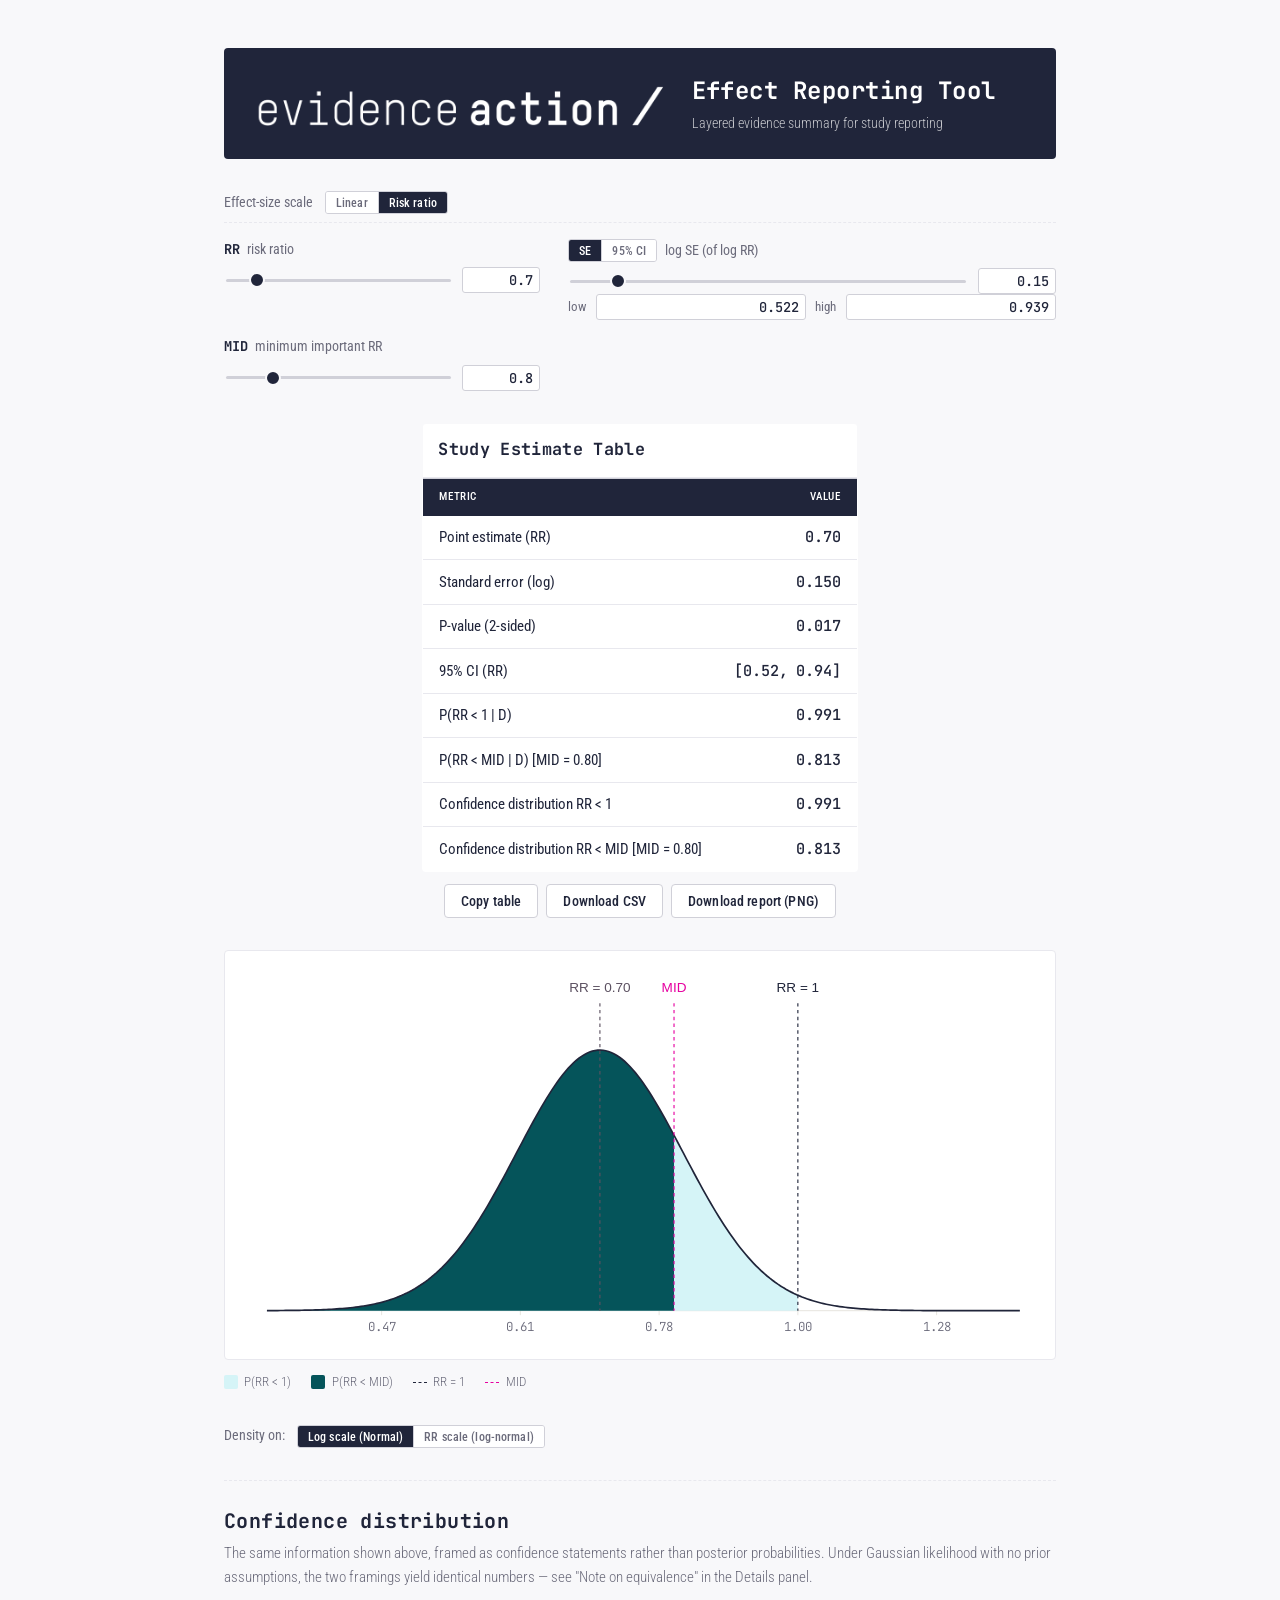
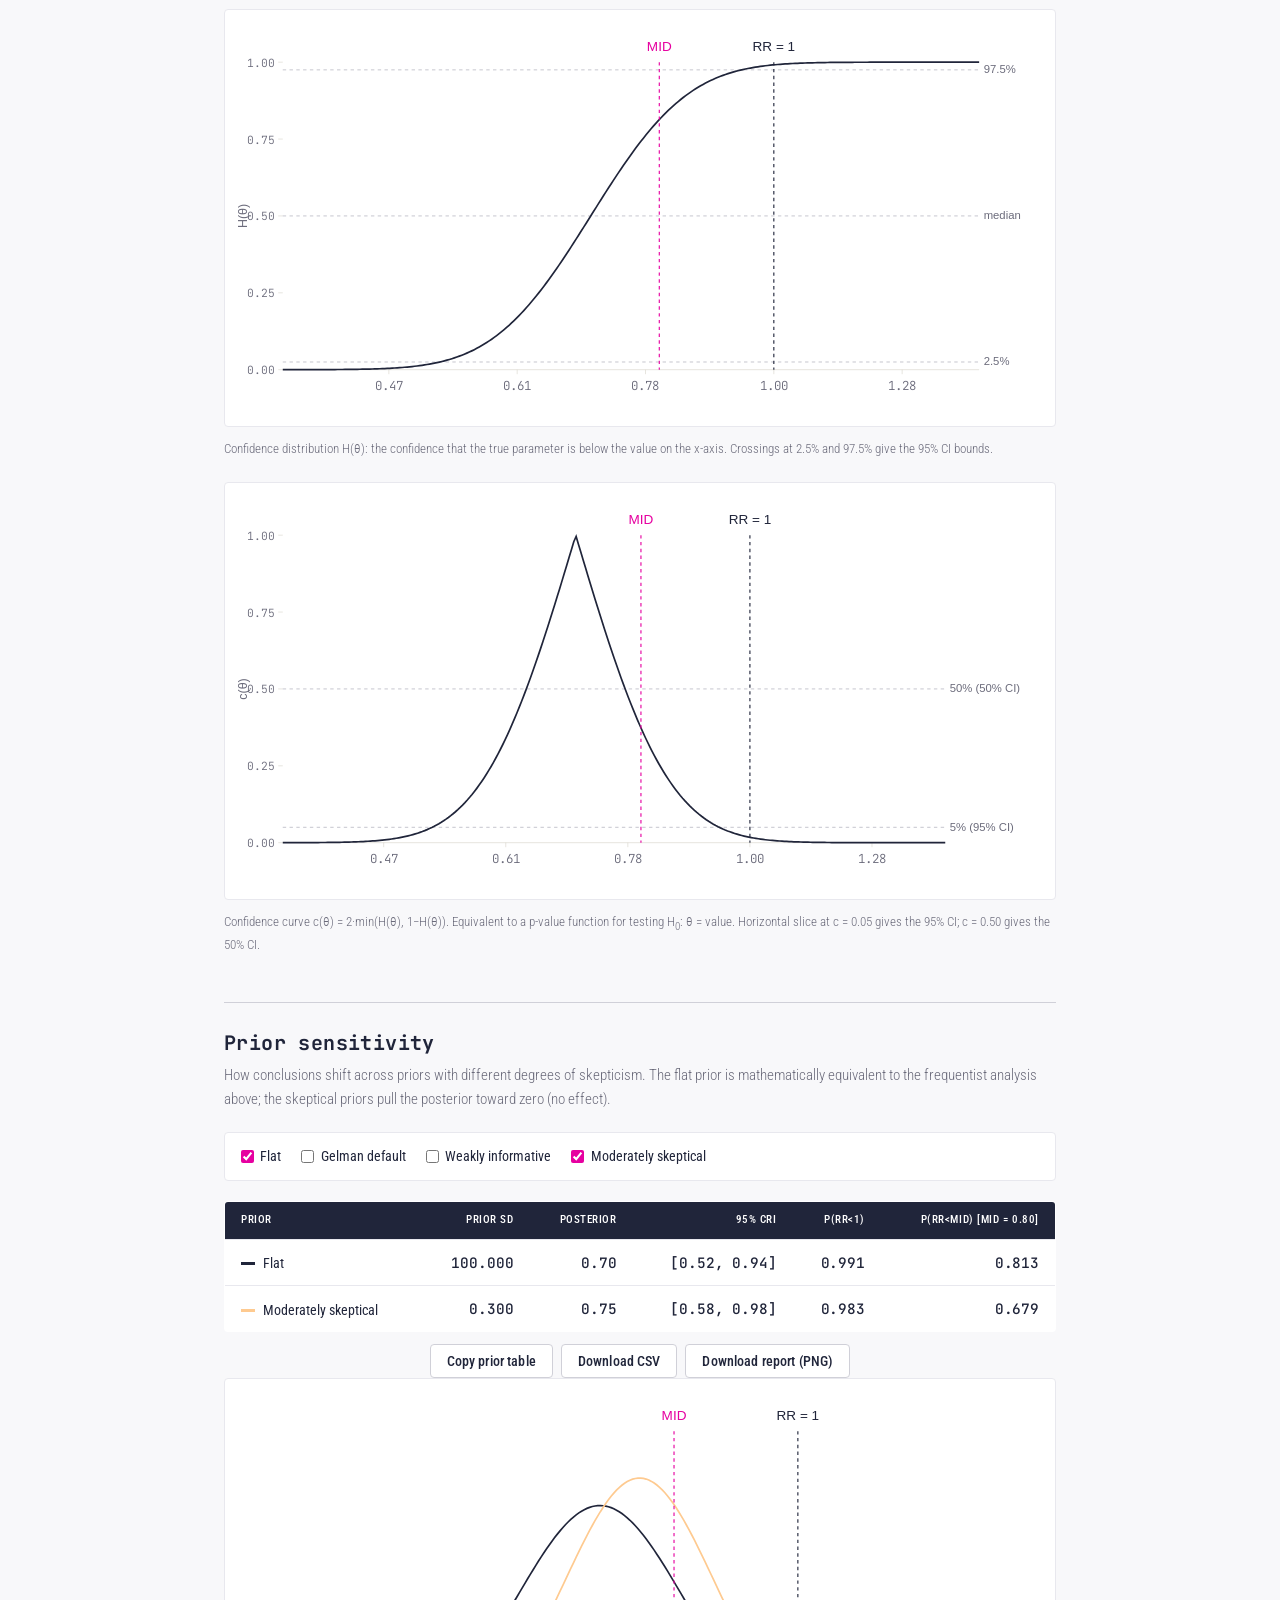
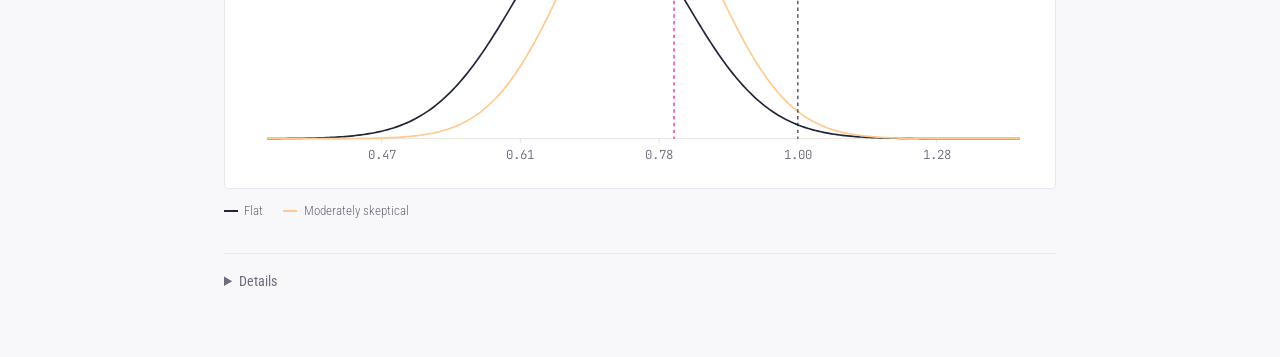
==== index.html @ 8cc6cf67 "Implement Effect Reporting Tool Modularize from single-file prototype into stats / plotting / ui / e" ====
<!DOCTYPE html>
<html lang="en">
<head>
<meta charset="UTF-8">
<meta name="viewport" content="width=device-width, initial-scale=1.0">
<title>Bayesian effect reporting tool</title>
<link rel="preconnect" href="https://fonts.googleapis.com">
<link rel="preconnect" href="https://fonts.gstatic.com" crossorigin>
<link href="https://fonts.googleapis.com/css2?family=JetBrains+Mono:wght@400;500&family=Roboto+Condensed:wght@300;400;500;700&display=swap" rel="stylesheet">
<link rel="stylesheet" href="css/styles.css">
</head>
<body>
<main>
  <header>
    <div class="header-logo">
      <img src="[data-uri]" alt="Evidence Action">
    </div>
    <div class="header-text">
      <h1>Effect Reporting Tool</h1>
      <p>Layered evidence summary for study reporting</p>
    </div>
  </header>

  <section class="controls">
    <div class="scale-section">
      <span class="scale-label">Effect-size scale</span>
      <div class="scale-toggle" role="radiogroup" aria-label="Effect-size scale">
        <button type="button" id="scale-linear" class="mode-btn" aria-pressed="false">Linear</button>
        <button type="button" id="scale-rr" class="mode-btn is-active" aria-pressed="true">Risk ratio</button>
      </div>
    </div>

    <div class="control">
      <label class="control-label" for="beta-num"><span class="name" id="beta-name">RR</span> <span id="beta-sublabel">risk ratio</span></label>
      <div class="control-row">
        <input type="range" id="beta" min="0.3" max="4" step="0.05" value="0.7">
        <input type="number" class="control-num" id="beta-num" step="any" value="0.7">
      </div>
    </div>

    <div class="control">
      <div class="control-label control-label-mode">
        <div class="mode-toggle" role="radiogroup" aria-label="SE or CI input">
          <button type="button" id="mode-se" class="mode-btn is-active" aria-pressed="true">SE</button>
          <button type="button" id="mode-ci" class="mode-btn" aria-pressed="false">95% CI</button>
        </div>
        <span class="mode-sublabel" id="mode-sublabel">log SE (of log RR)</span>
      </div>
      <div class="control-row" id="se-row">
        <input type="range" id="se" min="0.05" max="1" step="0.05" value="0.15">
        <input type="number" class="control-num" id="se-num" step="any" min="0" value="0.15">
      </div>
      <div class="control-row" id="ci-row" hidden>
        <span class="ci-sublabel">low</span>
        <input type="number" class="control-num ci-num" id="ci-low-num" step="any" value="0.52">
        <span class="ci-sublabel">high</span>
        <input type="number" class="control-num ci-num" id="ci-high-num" step="any" value="0.94">
      </div>
    </div>

    <div class="control">
      <label class="control-label" for="mid-num"><span class="name" id="mid-name">MID</span> <span id="mid-sublabel">minimum important RR</span></label>
      <div class="control-row">
        <input type="range" id="mid" min="0.3" max="3" step="0.05" value="0.8">
        <input type="number" class="control-num" id="mid-num" step="any" min="0" value="0.8">
      </div>
    </div>
  </section>

  <section class="estimate-section">
    <table class="estimate-table">
      <caption>Study Estimate Table</caption>
      <thead><tr><th>Metric</th><th>Value</th></tr></thead>
      <tbody id="estimate-table-body"></tbody>
    </table>
    <div class="export-buttons">
      <button id="btn-copy" type="button">Copy table</button>
      <button id="btn-csv" type="button">Download CSV</button>
      <button id="btn-png" type="button">Download report (PNG)</button>
    </div>
  </section>

  <div class="plot-container">
    <svg id="plot" xmlns="http://www.w3.org/2000/svg" viewBox="0 0 720 340" role="img" aria-label="Posterior density with shaded probability regions"></svg>
  </div>

  <div class="legend">
    <span class="legend-item"><span class="legend-swatch" style="background: #d5f4f7;"></span><span id="legend-p-zero">P(RR &lt; 1)</span></span>
    <span class="legend-item"><span class="legend-swatch" style="background: #05545a;"></span><span id="legend-p-mid">P(RR &lt; MID)</span></span>
    <span class="legend-item"><span class="legend-line" style="border-top-color: #20253a;"></span><span id="legend-zero-line">RR = 1</span></span>
    <span class="legend-item"><span class="legend-line" style="border-top-color: #e600a0;"></span>MID</span>
  </div>

  <div class="axis-toggle-row" id="axis-toggle-row">
    <span class="axis-toggle-label">Density on:</span>
    <div class="mode-toggle" role="radiogroup" aria-label="Axis scale">
      <button type="button" id="axis-log" class="mode-btn is-active" aria-pressed="true">Log scale (Normal)</button>
      <button type="button" id="axis-rr" class="mode-btn" aria-pressed="false">RR scale (log-normal)</button>
    </div>
  </div>

  <section class="confidence-section">
    <h2 class="confidence-heading">Confidence distribution</h2>
    <p class="confidence-blurb">The same information shown above, framed as confidence statements rather than posterior probabilities. Under Gaussian likelihood with no prior assumptions, the two framings yield identical numbers — see "Note on equivalence" in the Details panel.</p>

    <div class="plot-container">
      <svg id="confidence-dist-plot" xmlns="http://www.w3.org/2000/svg" viewBox="0 0 720 340" role="img" aria-label="Confidence distribution H(θ)"></svg>
    </div>
    <p class="plot-caption">Confidence distribution H(θ): the confidence that the true parameter is below the value on the x-axis. Crossings at 2.5% and 97.5% give the 95% CI bounds.</p>

    <div class="plot-container">
      <svg id="confidence-curve-plot" xmlns="http://www.w3.org/2000/svg" viewBox="0 0 720 340" role="img" aria-label="Confidence curve c(θ)"></svg>
    </div>
    <p class="plot-caption">Confidence curve c(θ) = 2·min(H(θ), 1−H(θ)). Equivalent to a p-value function for testing H<sub>0</sub>: θ = value. Horizontal slice at c = 0.05 gives the 95% CI; c = 0.50 gives the 50% CI.</p>
  </section>

  <section class="prior-section">
    <h2 class="prior-heading">Prior sensitivity</h2>
    <p class="prior-blurb">How conclusions shift across priors with different degrees of skepticism. The flat prior is mathematically equivalent to the frequentist analysis above; the skeptical priors pull the posterior toward zero (no effect).</p>

    <div class="prior-selector" role="group" aria-label="Priors to include">
      <label class="prior-check"><input type="checkbox" id="prior-flat" value="flat" checked> <span>Flat</span></label>
      <label class="prior-check"><input type="checkbox" id="prior-gelman" value="gelman"> <span>Gelman default</span></label>
      <label class="prior-check"><input type="checkbox" id="prior-weak" value="weak"> <span>Weakly informative</span></label>
      <label class="prior-check"><input type="checkbox" id="prior-moderate" value="moderate" checked> <span>Moderately skeptical</span></label>
    </div>

    <div class="prior-table-wrapper">
      <table class="prior-table">
        <thead>
          <tr>
            <th>Prior</th>
            <th>Prior SD</th>
            <th>Posterior</th>
            <th>95% CrI</th>
            <th id="prior-th-pzero">P(RR &lt; 1)</th>
            <th id="prior-th-pmid">P(RR &lt; MID)</th>
          </tr>
        </thead>
        <tbody id="prior-table-body"></tbody>
      </table>
    </div>

    <div class="export-buttons">
      <button id="btn-prior-copy" type="button">Copy prior table</button>
      <button id="btn-prior-csv" type="button">Download CSV</button>
      <button id="btn-prior-png" type="button">Download report (PNG)</button>
    </div>

    <div class="plot-container">
      <svg id="prior-plot" xmlns="http://www.w3.org/2000/svg" viewBox="0 0 720 340" role="img" aria-label="Posterior densities under multiple priors"></svg>
    </div>

    <div class="legend prior-plot-legend" id="prior-plot-legend"></div>
  </section>

  <details>
    <summary>Details</summary>
    <div class="details-content">
      <section class="details-section">
        <h3 class="details-heading">Formulas reference</h3>
        <div class="formulas">
          <div class="formula"><strong>Likelihood:</strong> β̂ ~ Normal(θ, SE²) on the analysis scale (log RR for risk-ratio mode)</div>
          <div class="formula"><strong>Prior:</strong> θ ~ Normal(0, τ²), where τ → ∞ approximates flat</div>
          <div class="formula"><strong>Posterior:</strong> θ | data ~ Normal(μ<sub>post</sub>, σ²<sub>post</sub>)</div>
          <div class="formula" style="padding-left: 1.25rem;">with <code>σ²_post = 1 / (1/τ² + 1/SE²)</code> and <code>μ_post = σ²_post · (β̂ / SE²)</code></div>
          <div class="formula"><strong>P(θ &gt; t):</strong> 1 − Φ((t − μ<sub>post</sub>) / σ<sub>post</sub>)</div>
          <div class="formula"><strong>CI ↔ SE:</strong> <code>SE = (CI<sub>high</sub> − CI<sub>low</sub>) / 3.92</code> on the analysis scale; for RR work, take <code>log</code> of CI bounds first</div>
          <div class="formula" style="margin-top: 1rem; color: var(--ink-muted);">Under a flat prior, posterior mean = β̂ and posterior SD = SE, so credible interval = confidence interval and P(θ &gt; 0) = 1 − (one-sided p-value).</div>
        </div>
      </section>

      <section class="details-section">
        <h3 class="details-heading">Confidence statements</h3>
        <div class="details-prose">
          <p>These are not probability statements about RR in the Bayesian sense — they are frequency properties of the inference procedure.</p>
          <p><strong>Specifically:</strong> "confidence that RR &lt; x is C%" means that across the class of inference procedures generated by the confidence distribution, C% confidence intervals (at the appropriate one-sided levels) would have their entire range below x when this is the true configuration.</p>
          <p><strong>For example:</strong> "confidence that RR &lt; 1 is 99.3%" means that 99.3% confidence intervals constructed via this procedure would have their full range below RR = 1 when the true RR &lt; 1.</p>
          <p>This is a statement about repeated sampling and the long-run frequency properties of the inference method, not about our degree of belief that the parameter takes a particular value.</p>
        </div>
      </section>

      <section class="details-section">
        <h3 class="details-heading">Note on equivalence</h3>
        <div class="details-prose">
          <p>The probabilities reported here are posterior probabilities under a flat (uniform) prior. Under Gaussian likelihood, these are mathematically equivalent to standard frequentist quantities — specifically, P(θ &gt; MID | D) = 1 − (one-sided p-value testing H<sub>0</sub>: θ = MID), and the credible interval coincides with the standard confidence interval.</p>
          <p>We use Bayesian framing for the clarity of probability statements about the parameter, not because we are incorporating prior information. The same numbers can be presented as confidence distribution values (as shown above) without invoking any Bayesian interpretation. The framework does not require a Bayesian commitment; both traditions yield identical outputs here. Readers can choose the interpretation they find most useful.</p>
        </div>
      </section>

      <section class="details-section">
        <h3 class="details-heading">Scope of analysis</h3>
        <div class="details-prose">
          <p><strong>What this analysis includes:</strong> a summary of what the observed data alone imply about the parameter, given the Gaussian-likelihood assumption. The reported probabilities reflect the precision of this study and the location of the point estimate; they do not depend on a choice of skeptical or informative prior.</p>
          <p><strong>What this analysis does not include:</strong> external information such as prior literature on similar interventions, publication bias, winner's curse adjustments, replication base rates, or domain-specific effect-size distributions. These considerations are important for overall evidence assessment but are addressed separately in our review process.</p>
          <p>The numbers above should be interpreted as <em>"what the data say"</em> rather than <em>"what we should believe about the intervention,"</em> which requires integrating this with external evidence.</p>
        </div>
      </section>
    </div>
  </details>
</main>

<script type="module" src="js/ui.js"></script>
</body>
</html>
---- css/styles.css ----
@import url('ea-fonts.css');

:root {
  /* Evidence Action brand palette */
  --ea-ink: #20253a;
  --ea-magenta: #e600a0;
  --ea-kale: #05545a;
  --ea-blue: #d5f4f7;
  --ea-light-blue: #ecfafb;
  --ea-cool-gray: #f8f8fa;
  --ea-green: #5dd9b3;
  --ea-tangerine: #feca90;
  --ea-stratosphere: #5e93fb;
  --ea-neutral-pink: #fe6e87;
  --ea-beige: #f2ede8;
  --ea-neutral-purple: #5c5161;
  --ea-error: #c0275e;

  /* Semantic aliases — downstream rules use these and don't care which token resolves */
  --bg: var(--ea-cool-gray);
  --surface: #FFFFFF;
  --ink: var(--ea-ink);
  --ink-muted: #6B6B7B;
  --ink-faint: #9A9AA8;
  --border: #e8e8ee;
  --border-strong: #d0d0d8;
  --region-pos: var(--ea-blue);
  --region-mid: var(--ea-kale);
  --accent-mid: var(--ea-magenta);
  --accent-zero: var(--ea-ink);

  /* Font tokens (T-Star loaded from ea-fonts.css; JetBrains Mono via Google Fonts) */
  --font-headline: 'T-Star TW', 'JetBrains Mono', monospace;
  --font-body: 'T-Star Pro', 'Roboto Condensed', 'Segoe UI', sans-serif;
  --font-mono: 'JetBrains Mono', 'Courier New', monospace;
}
* { box-sizing: border-box; }
body {
  margin: 0;
  font-family: var(--font-body);
  background: var(--bg);
  color: var(--ink);
  line-height: 1.6;
  font-weight: 300;
  -webkit-font-smoothing: antialiased;
}
main {
  max-width: 880px;
  margin: 0 auto;
  padding: 3rem 1.5rem 4rem;
}
header {
  background: var(--ea-ink);
  color: white;
  padding: 24px 32px;
  display: flex;
  align-items: center;
  gap: 24px;
  margin-bottom: 2rem;
  border-radius: 4px;
}
.header-logo { flex-shrink: 0; }
.header-logo img {
  height: 44px;
  width: auto;
  display: block;
}
.header-text { flex: 1; }
h1 {
  font-family: var(--font-headline);
  font-weight: bold;
  font-size: 1.5rem;
  margin: 0 0 0.1rem;
  color: white;
  letter-spacing: 0.02em;
}
header p {
  margin: 0;
  color: rgba(255, 255, 255, 0.75);
  font-family: var(--font-body);
  font-weight: 300;
  font-size: 0.9rem;
}
.section-label {
  font-family: var(--font-body);
  font-size: 0.7rem;
  color: var(--ink-faint);
  text-transform: uppercase;
  letter-spacing: 0.12em;
  margin-bottom: 0.75rem;
  font-weight: 500;
}
.controls {
  display: grid;
  grid-template-columns: 1fr 1fr;
  gap: 1rem 1.75rem;
  margin-bottom: 2rem;
}
.scale-section {
  grid-column: 1 / -1;
  display: flex;
  align-items: center;
  gap: 0.75rem;
  padding-bottom: 0.5rem;
  border-bottom: 1px dashed var(--border);
}
.scale-label {
  font-family: var(--font-body);
  font-weight: 400;
  font-size: 0.85rem;
  color: var(--ink-muted);
}
.scale-toggle {
  display: inline-flex;
  border: 1px solid var(--border-strong);
  border-radius: 3px;
  overflow: hidden;
}
.control { display: flex; flex-direction: column; }
.control-label {
  font-family: var(--font-body);
  font-weight: 400;
  font-size: 0.85rem;
  color: var(--ink-muted);
  margin-bottom: 0.4rem;
}
.control-label .name {
  font-family: var(--font-headline);
  font-weight: bold;
  color: var(--ink);
  margin-right: 4px;
  font-size: 1em;
  letter-spacing: 0.01em;
}
.control-label-mode {
  display: flex;
  align-items: center;
  gap: 0.5rem;
}
.control-note {
  font-family: var(--font-body);
  font-weight: 400;
  font-size: 0.72rem;
  color: var(--ink-faint);
  margin-left: 0.5rem;
}
.control-row {
  display: flex;
  align-items: center;
  gap: 0.6rem;
}
input[type="range"] {
  flex: 1;
  height: 22px;
  -webkit-appearance: none;
  appearance: none;
  background: transparent;
  cursor: pointer;
}
input[type="range"]::-webkit-slider-runnable-track {
  height: 3px;
  background: var(--border-strong);
  border-radius: 1.5px;
}
input[type="range"]::-webkit-slider-thumb {
  -webkit-appearance: none;
  appearance: none;
  width: 16px;
  height: 16px;
  border-radius: 50%;
  background: var(--ea-ink);
  cursor: pointer;
  margin-top: -6.5px;
  border: 2px solid var(--bg);
}
input[type="range"]::-moz-range-track {
  height: 3px;
  background: var(--border-strong);
  border-radius: 1.5px;
}
input[type="range"]::-moz-range-thumb {
  width: 16px;
  height: 16px;
  border-radius: 50%;
  background: var(--ea-ink);
  cursor: pointer;
  border: 2px solid var(--bg);
}
input[type="range"]:disabled {
  opacity: 0.4;
  cursor: not-allowed;
}
input[type="range"]:disabled::-webkit-slider-thumb { cursor: not-allowed; }
input[type="range"]:disabled::-moz-range-thumb { cursor: not-allowed; }
input.control-num {
  font-family: var(--font-mono);
  font-size: 0.85rem;
  font-weight: 500;
  color: var(--ink);
  background: var(--surface);
  border: 1px solid var(--border-strong);
  border-radius: 3px;
  padding: 3px 6px;
  width: 78px;
  text-align: right;
  appearance: textfield;
  -moz-appearance: textfield;
  transition: border-color 0.15s, box-shadow 0.15s;
}
input.control-num::-webkit-inner-spin-button,
input.control-num::-webkit-outer-spin-button {
  -webkit-appearance: none;
  margin: 0;
}
input.control-num:focus {
  outline: none;
  border-color: var(--ea-magenta);
  box-shadow: 0 0 0 1px var(--ea-magenta);
}
input.control-num:disabled {
  opacity: 0.45;
  cursor: not-allowed;
  background: var(--bg);
}
input.control-num.ci-num {
  flex: 1;
  width: auto;
  min-width: 70px;
}
.mode-toggle {
  display: inline-flex;
  border: 1px solid var(--border-strong);
  border-radius: 3px;
  overflow: hidden;
}
.mode-btn {
  font-family: var(--font-body);
  font-weight: 500;
  font-size: 0.78rem;
  background: var(--surface);
  color: var(--ink-muted);
  border: none;
  padding: 3px 10px;
  cursor: pointer;
  transition: background 0.12s, color 0.12s;
  letter-spacing: 0.01em;
}
.mode-btn + .mode-btn {
  border-left: 1px solid var(--border-strong);
}
.mode-btn:hover { color: var(--ea-ink); }
.mode-btn.is-active {
  background: var(--ea-ink);
  color: var(--surface);
}
.mode-sublabel {
  font-family: var(--font-body);
  font-weight: 400;
  font-size: 0.85rem;
  color: var(--ink-muted);
}
.ci-sublabel {
  font-family: var(--font-body);
  font-weight: 400;
  font-size: 0.8rem;
  color: var(--ink-muted);
}
.estimate-section { margin-bottom: 2rem; }
.estimate-table {
  width: fit-content;
  max-width: 100%;
  margin-left: auto;
  margin-right: auto;
  border-collapse: collapse;
  background: var(--surface);
  border: 1px solid var(--border-strong);
  border-radius: 4px;
  overflow: hidden;
}
.estimate-table th,
.estimate-table td {
  white-space: nowrap;
}
.estimate-table caption {
  font-family: var(--font-headline);
  font-weight: bold;
  font-size: 1.05rem;
  color: var(--ink);
  text-align: left;
  padding: 0.85rem 1rem;
  background: var(--surface);
  border-bottom: 1px solid var(--border);
  caption-side: top;
  letter-spacing: 0.02em;
}
.estimate-table thead th {
  font-family: var(--font-body);
  font-weight: 500;
  font-size: 0.7rem;
  letter-spacing: 0.05em;
  text-transform: uppercase;
  color: white;
  text-align: left;
  padding: 0.6rem 1rem;
  background: var(--ea-ink);
}
.estimate-table thead th:last-child { text-align: right; }
.estimate-table tbody td {
  padding: 0.6rem 1rem;
  border-bottom: 1px solid var(--border);
  font-size: 0.95rem;
}
.estimate-table tbody tr:last-child td { border-bottom: none; }
.estimate-table tbody td:first-child {
  color: var(--ink);
  font-family: var(--font-body);
  font-weight: 400;
}
.estimate-table tbody td:last-child {
  font-family: var(--font-mono);
  font-weight: 500;
  text-align: right;
  letter-spacing: -0.01em;
}
.export-buttons {
  display: flex;
  gap: 0.5rem;
  margin-top: 0.75rem;
  flex-wrap: wrap;
  justify-content: center;
}
.export-buttons button {
  font-family: var(--font-body);
  font-weight: 500;
  font-size: 0.85rem;
  color: var(--ink);
  background: var(--surface);
  border: 1px solid var(--border-strong);
  border-radius: 4px;
  padding: 0.5rem 1rem;
  cursor: pointer;
  transition: color 0.15s, border-color 0.15s, background 0.15s;
  letter-spacing: 0.01em;
}
.export-buttons button:hover {
  color: var(--ea-magenta);
  border-color: var(--ea-magenta);
}
.export-buttons button:active { background: var(--bg); }
.export-buttons button:disabled { opacity: 0.5; cursor: wait; }
.plot-container {
  background: var(--surface);
  border: 1px solid var(--border);
  border-radius: 4px;
  padding: 1rem 0.5rem 0.5rem;
  margin-bottom: 0.75rem;
}
#plot, #prior-plot {
  display: block;
  width: 100%;
}
.legend {
  display: flex;
  gap: 1.25rem;
  flex-wrap: wrap;
  font-family: var(--font-body);
  font-size: 0.8rem;
  color: var(--ink-muted);
  margin-bottom: 2rem;
}
.legend-item {
  display: flex;
  align-items: center;
  gap: 0.4rem;
}
.legend-swatch {
  width: 14px;
  height: 14px;
  border-radius: 2px;
}
.legend-line {
  width: 14px;
  height: 0;
  border-top-width: 1.5px;
  border-top-style: dashed;
}
.axis-toggle-row {
  display: flex;
  align-items: center;
  gap: 0.75rem;
  margin: 0.25rem 0 1.5rem;
}
.axis-toggle-label {
  font-family: var(--font-body);
  font-weight: 400;
  font-size: 0.85rem;
  color: var(--ink-muted);
}
.confidence-section {
  margin-top: 2rem;
  padding-top: 1.5rem;
  border-top: 1px dashed var(--border);
}
.confidence-heading {
  font-family: var(--font-headline);
  font-weight: bold;
  font-size: 1.25rem;
  margin: 0 0 0.25rem;
  color: var(--ink);
  letter-spacing: 0.02em;
}
.confidence-blurb {
  margin: 0 0 1.25rem;
  font-family: var(--font-body);
  font-weight: 300;
  font-size: 0.95rem;
  color: var(--ink-muted);
}
.plot-caption {
  margin: 0.15rem 0 1.5rem;
  font-family: var(--font-body);
  font-weight: 300;
  font-size: 0.8rem;
  line-height: 1.5;
  color: var(--ink-muted);
}
.prior-section {
  margin-top: 3rem;
  padding-top: 1.5rem;
  border-top: 1px solid var(--border-strong);
}
.prior-heading {
  font-family: var(--font-headline);
  font-weight: bold;
  font-size: 1.25rem;
  margin: 0 0 0.25rem;
  color: var(--ink);
  letter-spacing: 0.02em;
}
.prior-blurb {
  margin: 0 0 1.25rem;
  font-family: var(--font-body);
  font-weight: 300;
  font-size: 0.95rem;
  color: var(--ink-muted);
}
.prior-selector {
  display: flex;
  flex-wrap: wrap;
  gap: 0.5rem 1.25rem;
  margin-bottom: 1.25rem;
  padding: 0.75rem 1rem;
  background: var(--surface);
  border: 1px solid var(--border);
  border-radius: 4px;
}
.prior-check {
  display: flex;
  align-items: center;
  gap: 0.4rem;
  font-family: var(--font-body);
  font-weight: 400;
  font-size: 0.9rem;
  cursor: pointer;
  user-select: none;
}
.prior-check input[type="checkbox"] {
  margin: 0;
  cursor: pointer;
  accent-color: var(--ea-magenta);
}
.prior-check span { color: var(--ink); }
.prior-table-wrapper { overflow-x: auto; }
.prior-table {
  width: 100%;
  border-collapse: collapse;
  background: var(--surface);
  border: 1px solid var(--border-strong);
  border-radius: 4px;
  overflow: hidden;
}
.prior-table th,
.prior-table td {
  white-space: nowrap;
  padding: 0.6rem 1rem;
  border-bottom: 1px solid var(--border);
  font-size: 0.9rem;
}
.prior-table tbody tr:last-child td { border-bottom: none; }
.prior-table tbody tr:hover { background: var(--ea-light-blue); }
.prior-table thead th {
  font-family: var(--font-body);
  font-weight: 500;
  font-size: 0.7rem;
  letter-spacing: 0.05em;
  text-transform: uppercase;
  color: white;
  text-align: right;
  padding: 0.6rem 1rem;
  background: var(--ea-ink);
}
.prior-table thead th:first-child { text-align: left; }
.prior-table tbody td {
  font-family: var(--font-mono);
  font-weight: 500;
  text-align: right;
  letter-spacing: -0.01em;
  color: var(--ink);
}
.prior-table tbody td:first-child {
  font-family: var(--font-body);
  font-weight: 400;
  text-align: left;
  letter-spacing: normal;
}
.prior-table .prior-color-cell {
  display: inline-flex;
  align-items: center;
  gap: 0.5rem;
}
.prior-swatch {
  display: inline-block;
  width: 14px;
  height: 3px;
  flex-shrink: 0;
}
.prior-plot-legend {
  margin-top: 0.25rem;
  margin-bottom: 2rem;
}
.prior-plot-legend .legend-item { font-family: var(--font-body); }
details {
  margin-top: 2rem;
  border-top: 1px solid var(--border);
  padding-top: 1rem;
}
summary {
  cursor: pointer;
  font-family: var(--font-body);
  font-weight: 400;
  font-size: 0.9rem;
  color: var(--ink-muted);
  user-select: none;
}
summary:hover { color: var(--ink); }
.details-content {
  margin-top: 1rem;
  padding: 1.25rem 1.5rem;
  background: var(--surface);
  border: 1px solid var(--border);
  border-radius: 4px;
}
.details-section + .details-section {
  margin-top: 1.5rem;
  padding-top: 1.5rem;
  border-top: 1px solid var(--border);
}
.details-heading {
  font-family: var(--font-headline);
  font-weight: bold;
  font-size: 0.75rem;
  letter-spacing: 0.12em;
  text-transform: uppercase;
  color: var(--ea-ink);
  margin: 0 0 0.85rem;
}
.details-prose p {
  font-family: var(--font-body);
  font-weight: 300;
  font-size: 0.95rem;
  line-height: 1.65;
  color: var(--ink);
  margin: 0 0 0.85rem;
}
.details-prose p:last-child { margin-bottom: 0; }
.details-prose strong { font-weight: 500; color: var(--ink); }
.details-prose em { font-style: italic; color: var(--ink); }
.formulas {
  margin: 0;
  padding: 0;
  background: transparent;
  border: none;
  font-family: var(--font-body);
  font-weight: 400;
  font-size: 0.95rem;
  color: var(--ink);
}
.formula { margin: 0.6rem 0; }
.formula strong { font-weight: 500; }
.formula code {
  font-family: var(--font-mono);
  font-size: 0.85em;
  background: var(--bg);
  padding: 1px 5px;
  border-radius: 2px;
}
@media (max-width: 600px) {
  .controls { grid-template-columns: 1fr; }
  main { padding: 2rem 1rem 3rem; }
  header { padding: 18px 22px; gap: 16px; }
  .header-logo img { height: 36px; }
  h1 { font-size: 1.2rem; }
}
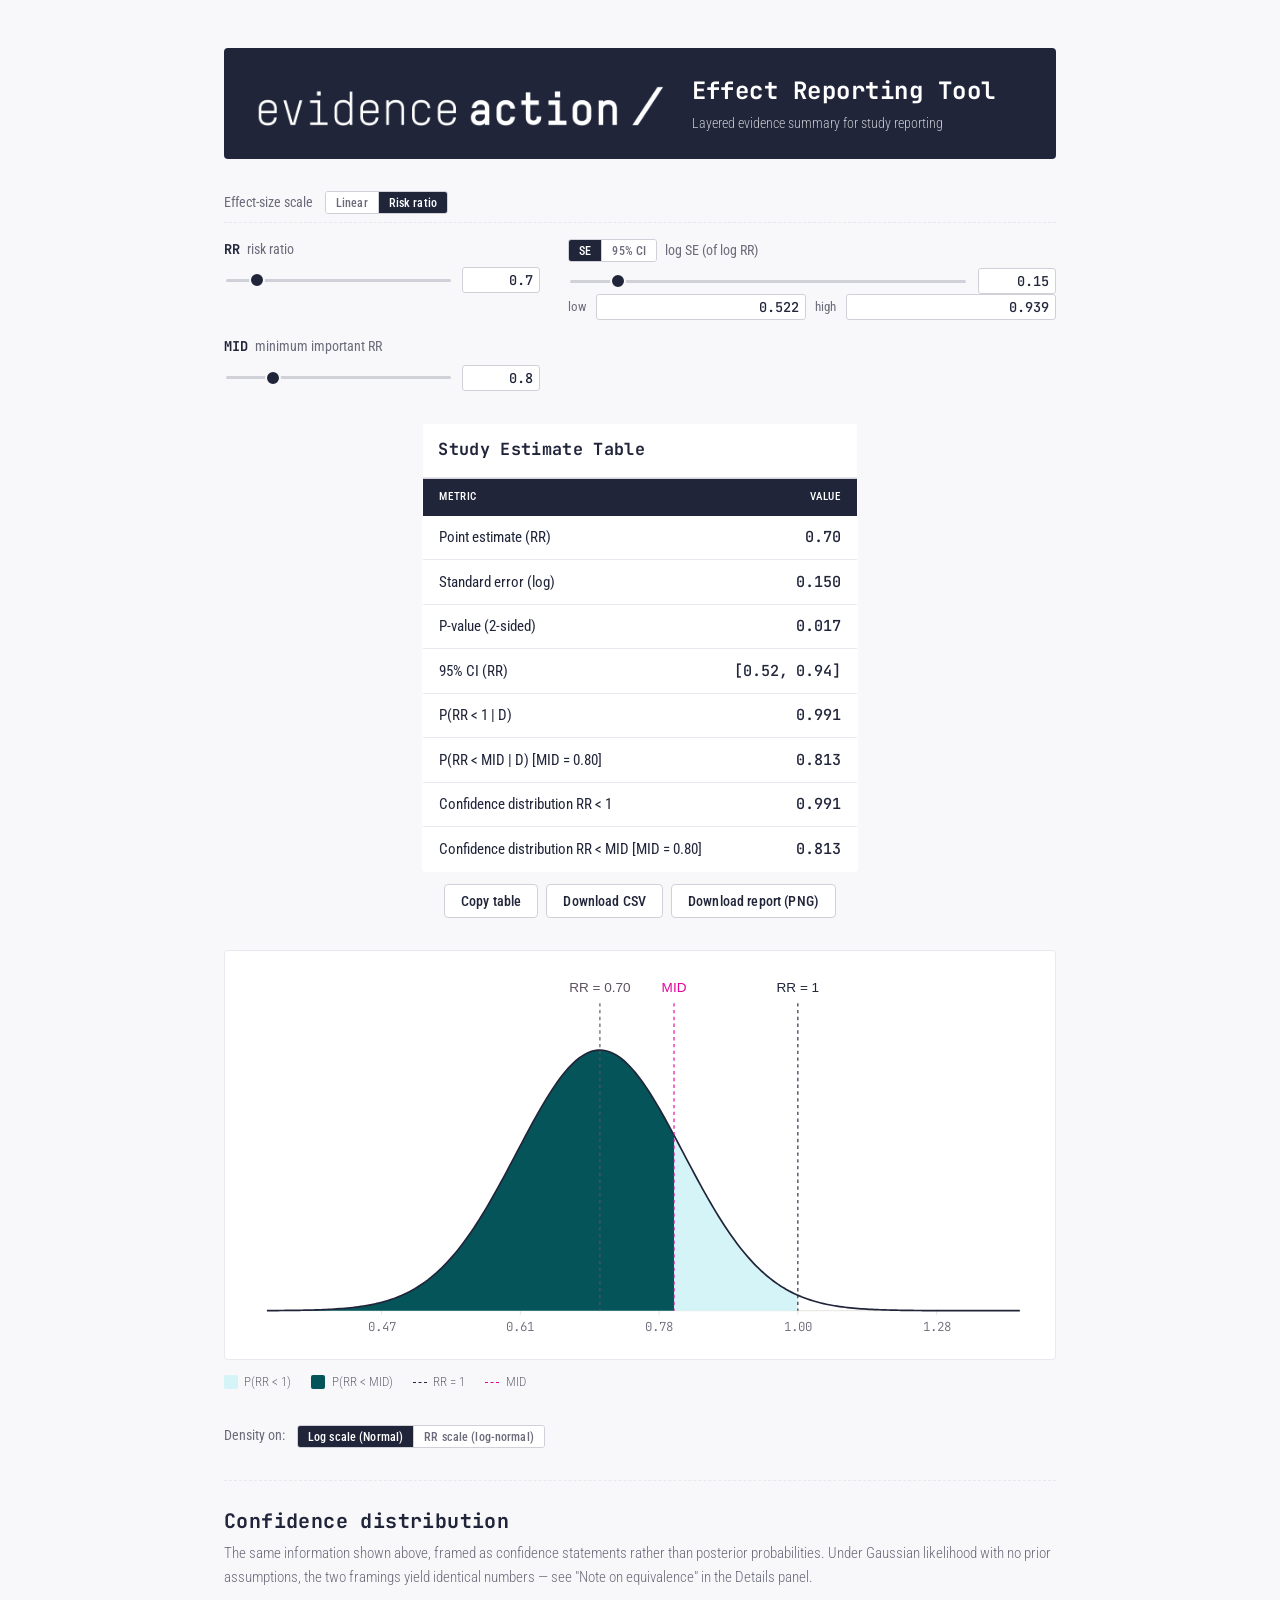
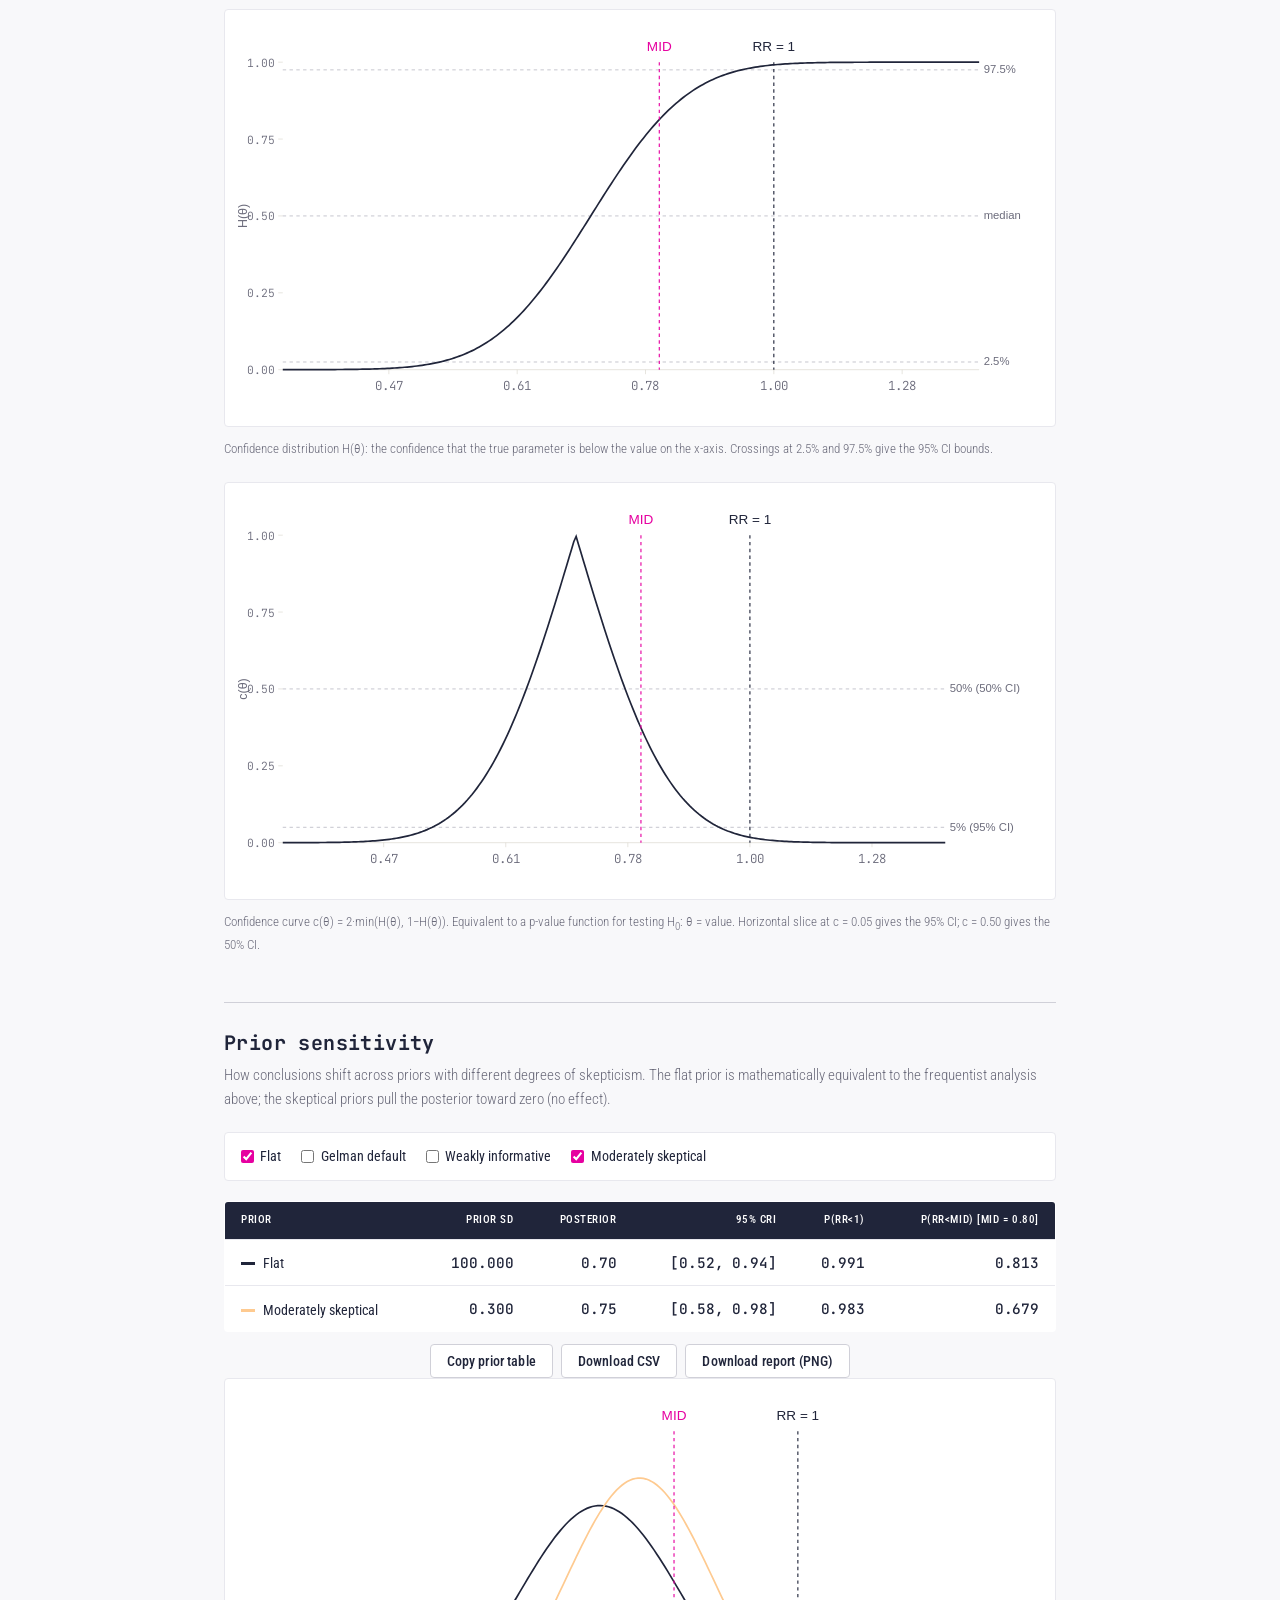
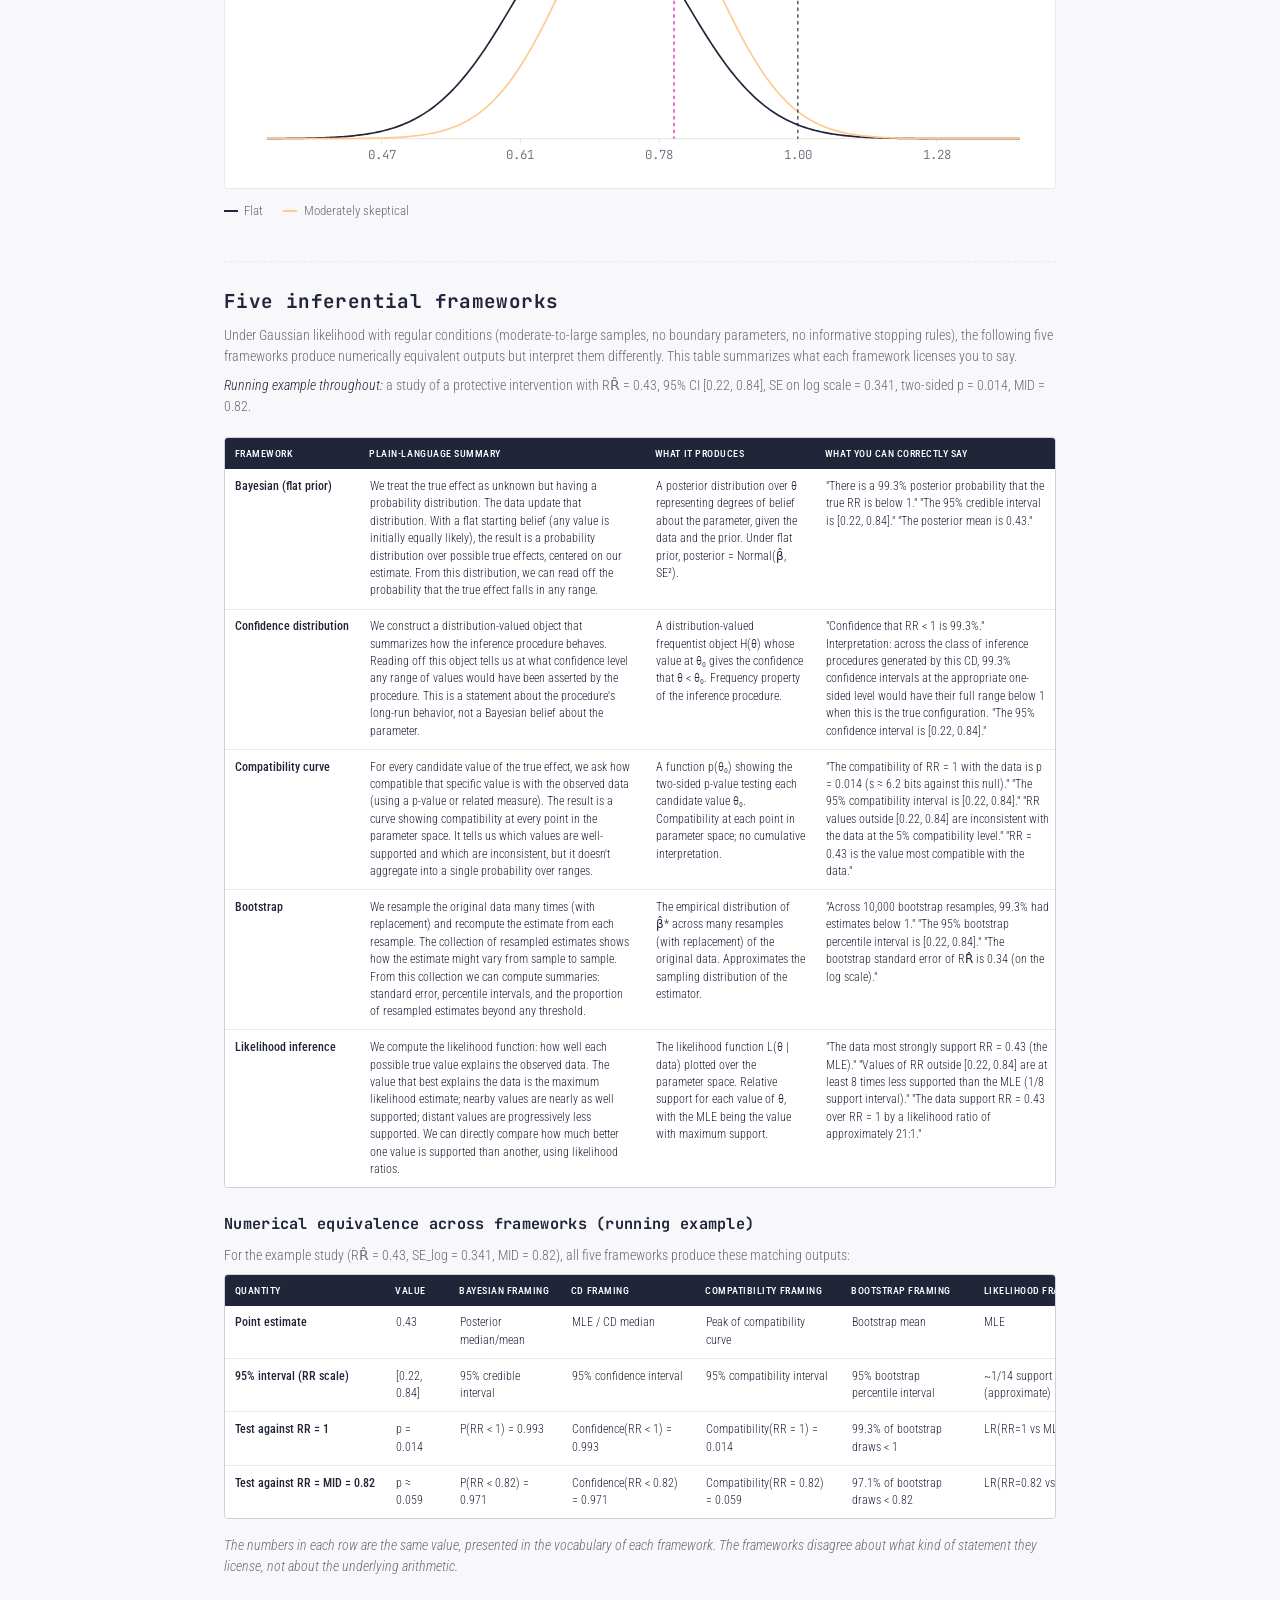
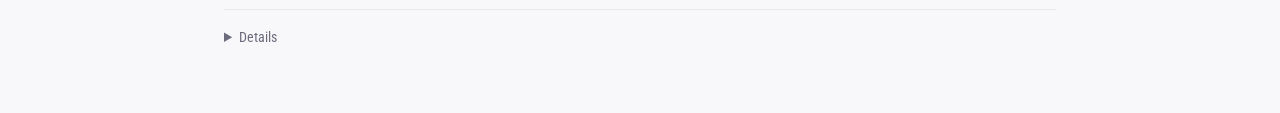
==== commit f3a5253b: "Add Five Inferential Frameworks reference section New always-expanded section between the prior-sens" ====
--- a/index.html
+++ b/index.html
@@ -154,6 +154,122 @@
     <div class="legend prior-plot-legend" id="prior-plot-legend"></div>
   </section>
 
+  <section class="frameworks-section">
+    <h2 class="frameworks-heading">Five inferential frameworks</h2>
+    <p class="frameworks-intro">Under Gaussian likelihood with regular conditions (moderate-to-large samples, no boundary parameters, no informative stopping rules), the following five frameworks produce numerically equivalent outputs but interpret them differently. This table summarizes what each framework licenses you to say.</p>
+    <p class="frameworks-example"><em>Running example throughout:</em> a study of a protective intervention with RR̂ = 0.43, 95% CI [0.22, 0.84], SE on log scale = 0.341, two-sided p = 0.014, MID = 0.82.</p>
+
+    <div class="frameworks-table-wrapper">
+      <table class="frameworks-table">
+        <thead>
+          <tr>
+            <th>Framework</th>
+            <th>Plain-language summary</th>
+            <th>What it produces</th>
+            <th>What you can correctly say</th>
+            <th>What you can't say</th>
+          </tr>
+        </thead>
+        <tbody>
+          <tr>
+            <th scope="row">Bayesian (flat prior)</th>
+            <td>We treat the true effect as unknown but having a probability distribution. The data update that distribution. With a flat starting belief (any value is initially equally likely), the result is a probability distribution over possible true effects, centered on our estimate. From this distribution, we can read off the probability that the true effect falls in any range.</td>
+            <td>A posterior distribution over θ representing degrees of belief about the parameter, given the data and the prior. Under flat prior, posterior = Normal(β̂, SE²).</td>
+            <td>"There is a 99.3% posterior probability that the true RR is below 1." "The 95% credible interval is [0.22, 0.84]." "The posterior mean is 0.43."</td>
+            <td>Don't claim this is purely "what the data say" — the flat prior is a substantive assumption that all parameter values are equally plausible a priori. Don't claim the posterior incorporates external knowledge unless you've used an informative prior.</td>
+          </tr>
+          <tr>
+            <th scope="row">Confidence distribution</th>
+            <td>We construct a distribution-valued object that summarizes how the inference procedure behaves. Reading off this object tells us at what confidence level any range of values would have been asserted by the procedure. This is a statement about the procedure's long-run behavior, not a Bayesian belief about the parameter.</td>
+            <td>A distribution-valued frequentist object H(θ) whose value at θ₀ gives the confidence that θ &lt; θ₀. Frequency property of the inference procedure.</td>
+            <td>"Confidence that RR &lt; 1 is 99.3%." Interpretation: across the class of inference procedures generated by this CD, 99.3% confidence intervals at the appropriate one-sided level would have their full range below 1 when this is the true configuration. "The 95% confidence interval is [0.22, 0.84]."</td>
+            <td>Don't claim this is a Bayesian probability statement about RR. Don't import Bayesian language ("probable," "credible") — strictly, this is a frequency claim about the procedure, not a belief about the parameter.</td>
+          </tr>
+          <tr>
+            <th scope="row">Compatibility curve</th>
+            <td>For every candidate value of the true effect, we ask how compatible that specific value is with the observed data (using a p-value or related measure). The result is a curve showing compatibility at every point in the parameter space. It tells us which values are well-supported and which are inconsistent, but it doesn't aggregate into a single probability over ranges.</td>
+            <td>A function p(θ₀) showing the two-sided p-value testing each candidate value θ₀. Compatibility at each point in parameter space; no cumulative interpretation.</td>
+            <td>"The compatibility of RR = 1 with the data is p = 0.014 (s ≈ 6.2 bits against this null)." "The 95% compatibility interval is [0.22, 0.84]." "RR values outside [0.22, 0.84] are inconsistent with the data at the 5% compatibility level." "RR = 0.43 is the value most compatible with the data."</td>
+            <td>Don't claim cumulative probabilities like "P(RR &lt; 1)." Don't compute or report area under the curve as if it were a probability mass. The framework is about compatibility at individual values, not over ranges.</td>
+          </tr>
+          <tr>
+            <th scope="row">Bootstrap</th>
+            <td>We resample the original data many times (with replacement) and recompute the estimate from each resample. The collection of resampled estimates shows how the estimate might vary from sample to sample. From this collection we can compute summaries: standard error, percentile intervals, and the proportion of resampled estimates beyond any threshold.</td>
+            <td>The empirical distribution of β̂* across many resamples (with replacement) of the original data. Approximates the sampling distribution of the estimator.</td>
+            <td>"Across 10,000 bootstrap resamples, 99.3% had estimates below 1." "The 95% bootstrap percentile interval is [0.22, 0.84]." "The bootstrap standard error of RR̂ is 0.34 (on the log scale)."</td>
+            <td>Don't claim the bootstrap distribution is the posterior over θ — it's the sampling distribution of the estimator. Don't claim bootstrap percentiles are Bayesian probability statements about the parameter. Don't use bootstrap when the estimator is non-smooth, near a boundary, or for small samples without specific bootstrap corrections.</td>
+          </tr>
+          <tr>
+            <th scope="row">Likelihood inference</th>
+            <td>We compute the likelihood function: how well each possible true value explains the observed data. The value that best explains the data is the maximum likelihood estimate; nearby values are nearly as well supported; distant values are progressively less supported. We can directly compare how much better one value is supported than another, using likelihood ratios.</td>
+            <td>The likelihood function L(θ | data) plotted over the parameter space. Relative support for each value of θ, with the MLE being the value with maximum support.</td>
+            <td>"The data most strongly support RR = 0.43 (the MLE)." "Values of RR outside [0.22, 0.84] are at least 8 times less supported than the MLE (1/8 support interval)." "The data support RR = 0.43 over RR = 1 by a likelihood ratio of approximately 21:1."</td>
+            <td>Don't claim posterior probabilities — likelihood inference doesn't normalize the likelihood into a probability distribution. Don't claim confidence or compatibility statements without invoking sampling-distribution machinery. Don't treat the integral over the likelihood as a probability.</td>
+          </tr>
+        </tbody>
+      </table>
+    </div>
+
+    <h3 class="frameworks-subheading">Numerical equivalence across frameworks (running example)</h3>
+    <p class="frameworks-intro">For the example study (RR̂ = 0.43, SE_log = 0.341, MID = 0.82), all five frameworks produce these matching outputs:</p>
+
+    <div class="frameworks-table-wrapper">
+      <table class="frameworks-table frameworks-numerical">
+        <thead>
+          <tr>
+            <th>Quantity</th>
+            <th>Value</th>
+            <th>Bayesian framing</th>
+            <th>CD framing</th>
+            <th>Compatibility framing</th>
+            <th>Bootstrap framing</th>
+            <th>Likelihood framing</th>
+          </tr>
+        </thead>
+        <tbody>
+          <tr>
+            <th scope="row">Point estimate</th>
+            <td>0.43</td>
+            <td>Posterior median/mean</td>
+            <td>MLE / CD median</td>
+            <td>Peak of compatibility curve</td>
+            <td>Bootstrap mean</td>
+            <td>MLE</td>
+          </tr>
+          <tr>
+            <th scope="row">95% interval (RR scale)</th>
+            <td>[0.22, 0.84]</td>
+            <td>95% credible interval</td>
+            <td>95% confidence interval</td>
+            <td>95% compatibility interval</td>
+            <td>95% bootstrap percentile interval</td>
+            <td>~1/14 support interval (approximate)</td>
+          </tr>
+          <tr>
+            <th scope="row">Test against RR = 1</th>
+            <td>p = 0.014</td>
+            <td>P(RR &lt; 1) = 0.993</td>
+            <td>Confidence(RR &lt; 1) = 0.993</td>
+            <td>Compatibility(RR = 1) = 0.014</td>
+            <td>99.3% of bootstrap draws &lt; 1</td>
+            <td>LR(RR=1 vs MLE) ≈ 1/21</td>
+          </tr>
+          <tr>
+            <th scope="row">Test against RR = MID = 0.82</th>
+            <td>p ≈ 0.059</td>
+            <td>P(RR &lt; 0.82) = 0.971</td>
+            <td>Confidence(RR &lt; 0.82) = 0.971</td>
+            <td>Compatibility(RR = 0.82) = 0.059</td>
+            <td>97.1% of bootstrap draws &lt; 0.82</td>
+            <td>LR(RR=0.82 vs MLE) ≈ 1/6</td>
+          </tr>
+        </tbody>
+      </table>
+    </div>
+
+    <p class="frameworks-note">The numbers in each row are the same value, presented in the vocabulary of each framework. The frameworks disagree about what kind of statement they license, not about the underlying arithmetic.</p>
+  </section>
+
   <details>
     <summary>Details</summary>
     <div class="details-content">
--- a/css/styles.css
+++ b/css/styles.css
@@ -424,6 +424,108 @@
   line-height: 1.5;
   color: var(--ink-muted);
 }
+.frameworks-section {
+  margin-top: 2.5rem;
+  padding-top: 1.5rem;
+  border-top: 1px dashed var(--border);
+}
+.frameworks-heading {
+  font-family: var(--font-headline);
+  font-weight: bold;
+  font-size: 1.2rem;
+  margin: 0 0 0.5rem;
+  color: var(--ink);
+  letter-spacing: 0.02em;
+}
+.frameworks-subheading {
+  font-family: var(--font-headline);
+  font-weight: bold;
+  font-size: 0.95rem;
+  margin: 1.5rem 0 0.5rem;
+  color: var(--ink);
+  letter-spacing: 0.02em;
+}
+.frameworks-intro {
+  margin: 0 0 0.5rem;
+  font-family: var(--font-body);
+  font-weight: 300;
+  font-size: 0.85rem;
+  line-height: 1.55;
+  color: var(--ink-muted);
+}
+.frameworks-example {
+  margin: 0 0 1.25rem;
+  font-family: var(--font-body);
+  font-weight: 300;
+  font-size: 0.85rem;
+  line-height: 1.55;
+  color: var(--ink-muted);
+}
+.frameworks-example em {
+  font-style: italic;
+  color: var(--ink);
+}
+.frameworks-table-wrapper {
+  overflow-x: auto;
+  border: 1px solid var(--border-strong);
+  border-radius: 4px;
+  margin-bottom: 1rem;
+  background: var(--surface);
+}
+.frameworks-table {
+  min-width: 1100px;
+  border-collapse: collapse;
+  background: var(--surface);
+  font-family: var(--font-body);
+  font-size: 0.75rem;
+  line-height: 1.45;
+  color: var(--ink);
+}
+.frameworks-table.frameworks-numerical {
+  min-width: 900px;
+}
+.frameworks-table thead th {
+  font-family: var(--font-body);
+  font-weight: 500;
+  font-size: 0.65rem;
+  letter-spacing: 0.05em;
+  text-transform: uppercase;
+  color: white;
+  text-align: left;
+  padding: 0.5rem 0.6rem;
+  background: var(--ea-ink);
+  vertical-align: top;
+}
+.frameworks-table tbody td,
+.frameworks-table tbody th {
+  padding: 0.55rem 0.65rem;
+  border-bottom: 1px solid var(--border);
+  vertical-align: top;
+  text-align: left;
+}
+.frameworks-table tbody tr:last-child td,
+.frameworks-table tbody tr:last-child th {
+  border-bottom: none;
+}
+.frameworks-table tbody th[scope="row"] {
+  font-family: var(--font-body);
+  font-weight: 500;
+  color: var(--ink);
+  white-space: nowrap;
+}
+.frameworks-table em {
+  font-style: italic;
+  color: var(--ink-muted);
+}
+.frameworks-note {
+  margin: 0.5rem 0 0;
+  font-family: var(--font-body);
+  font-weight: 300;
+  font-style: italic;
+  font-size: 0.85rem;
+  line-height: 1.55;
+  color: var(--ink-muted);
+}
 .prior-section {
   margin-top: 3rem;
   padding-top: 1.5rem;
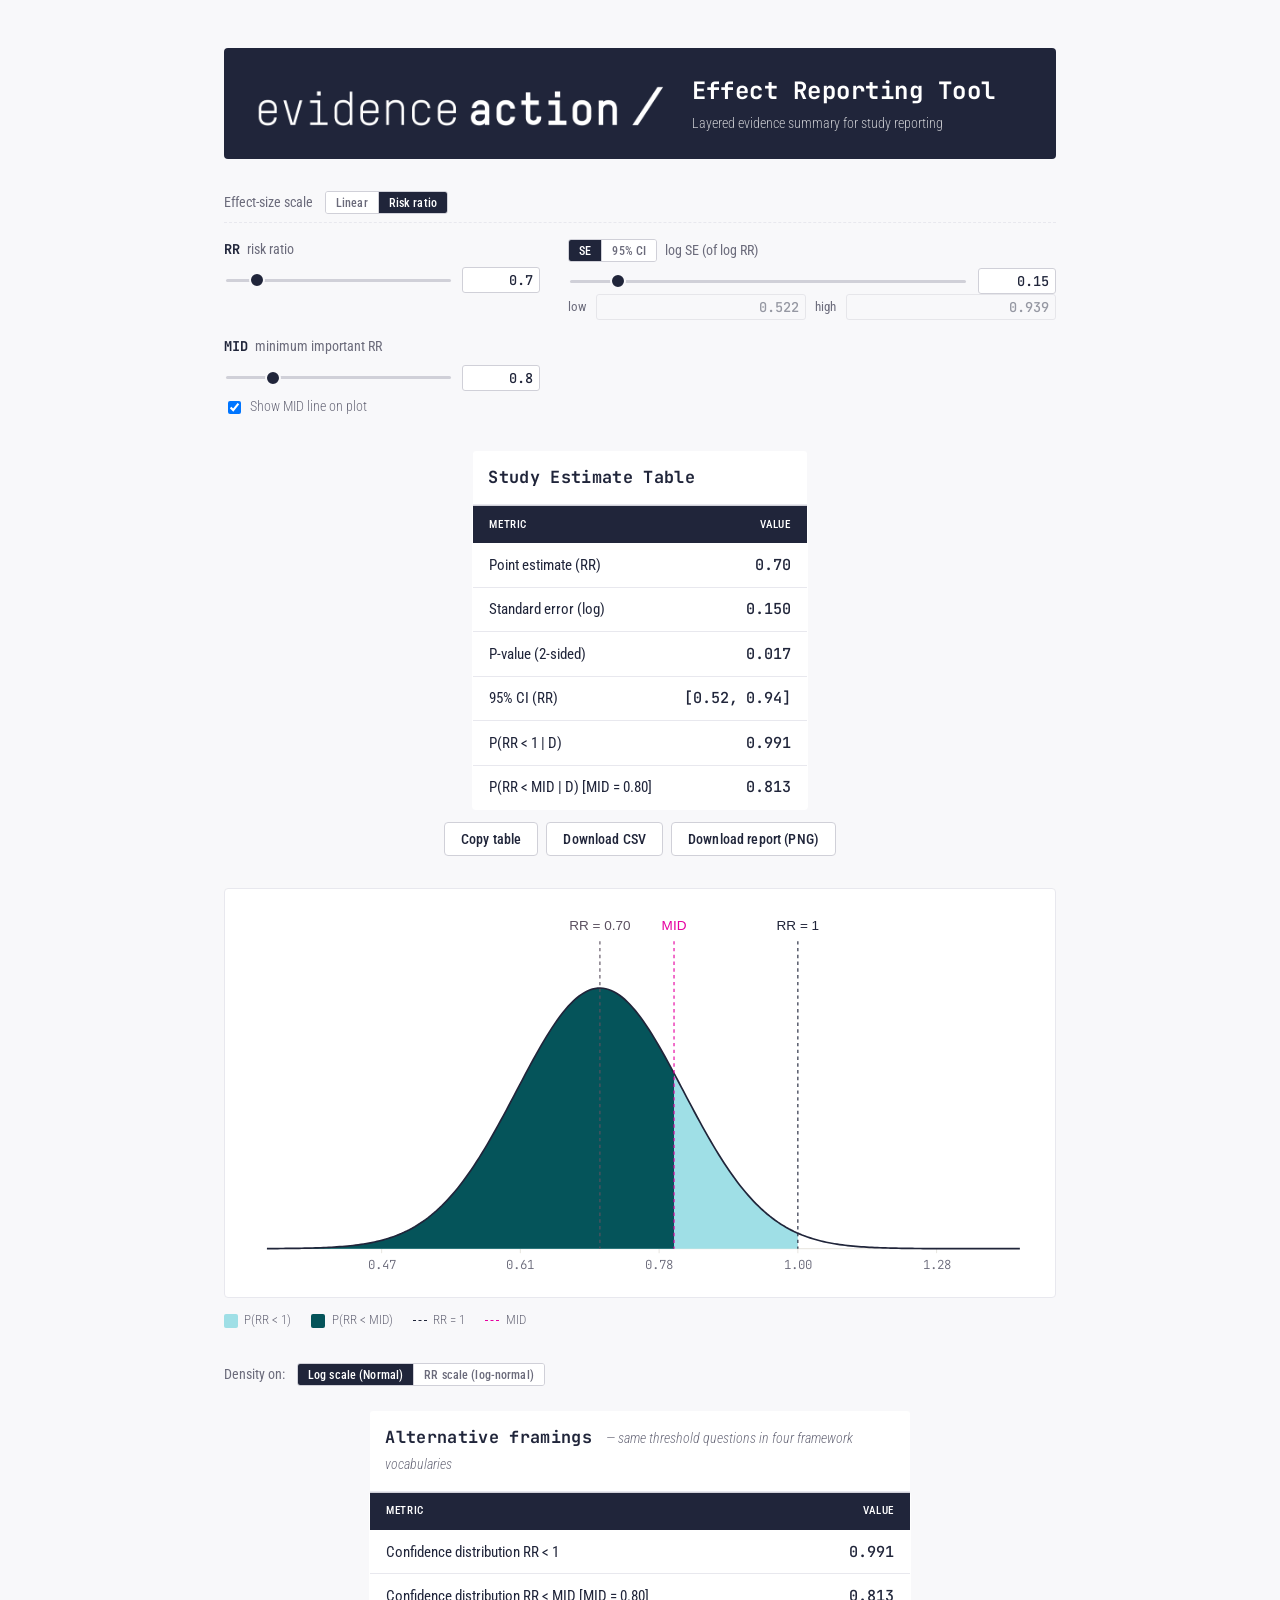
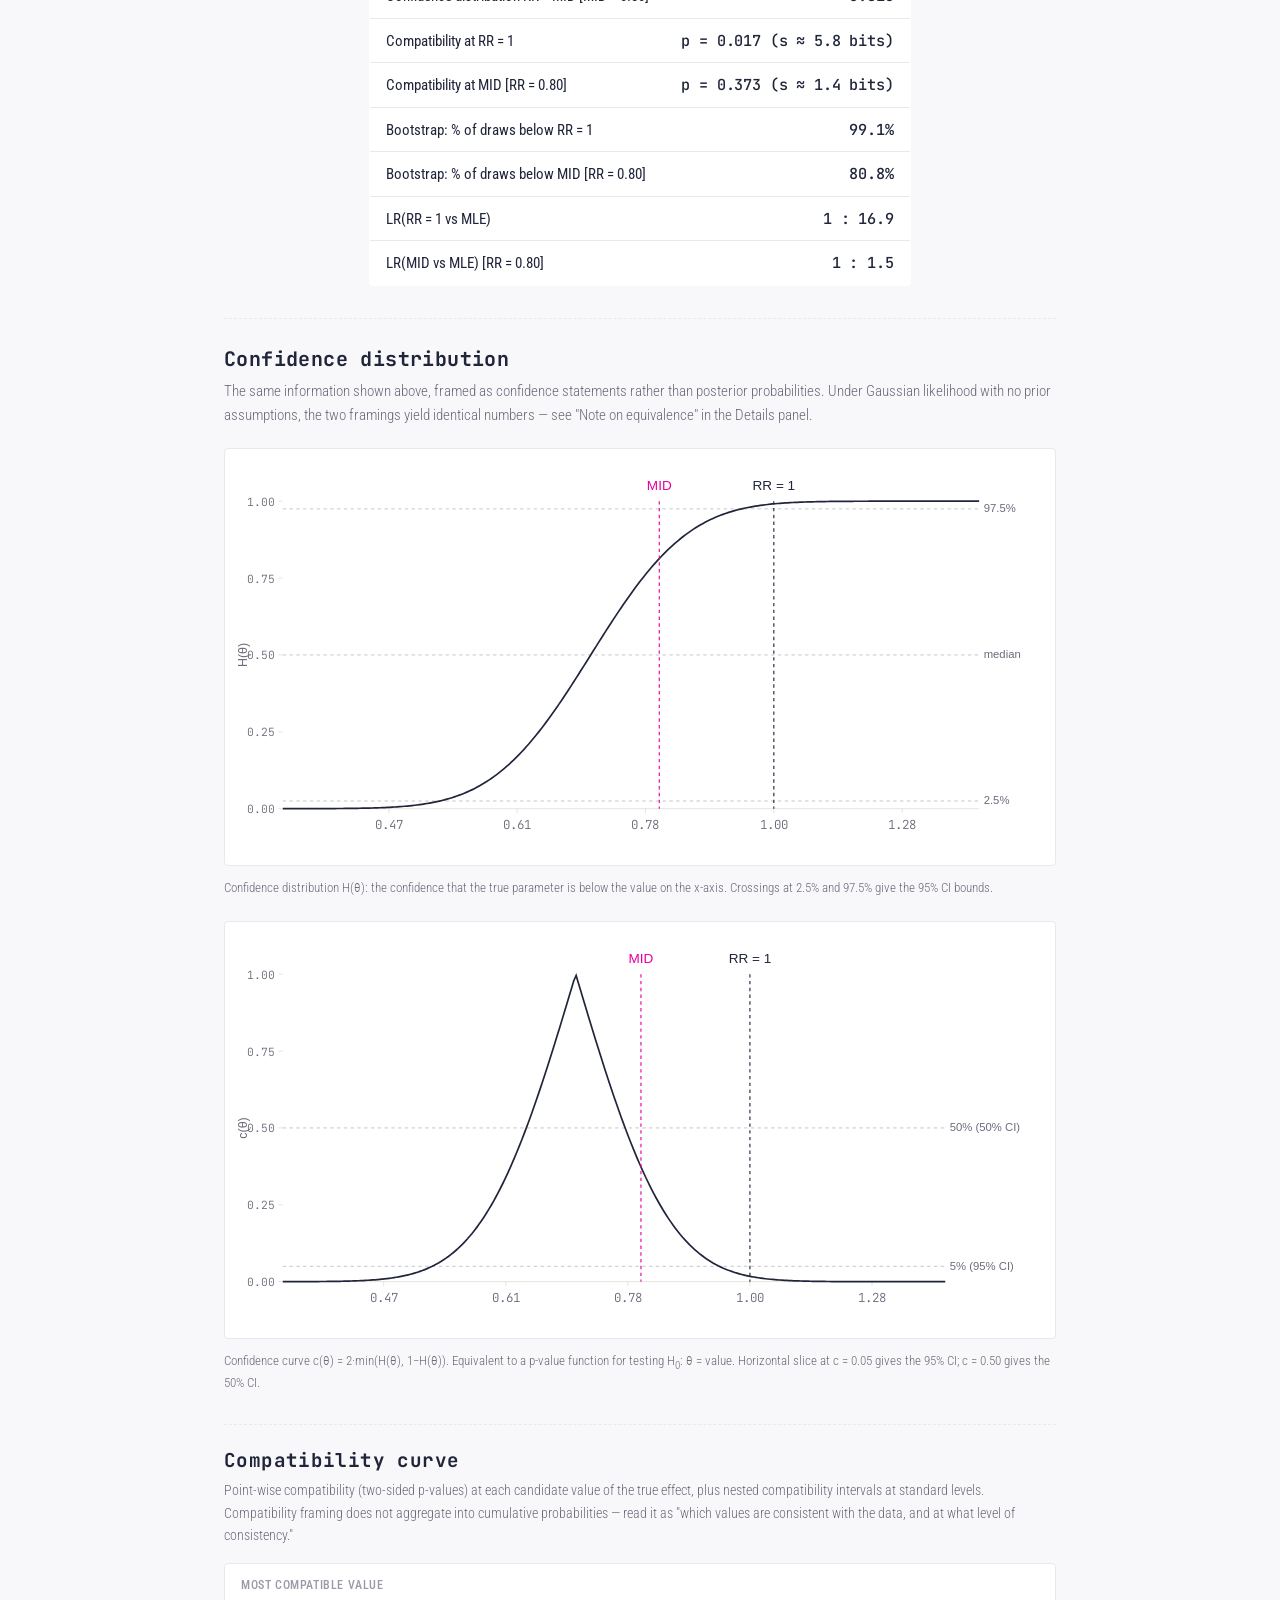
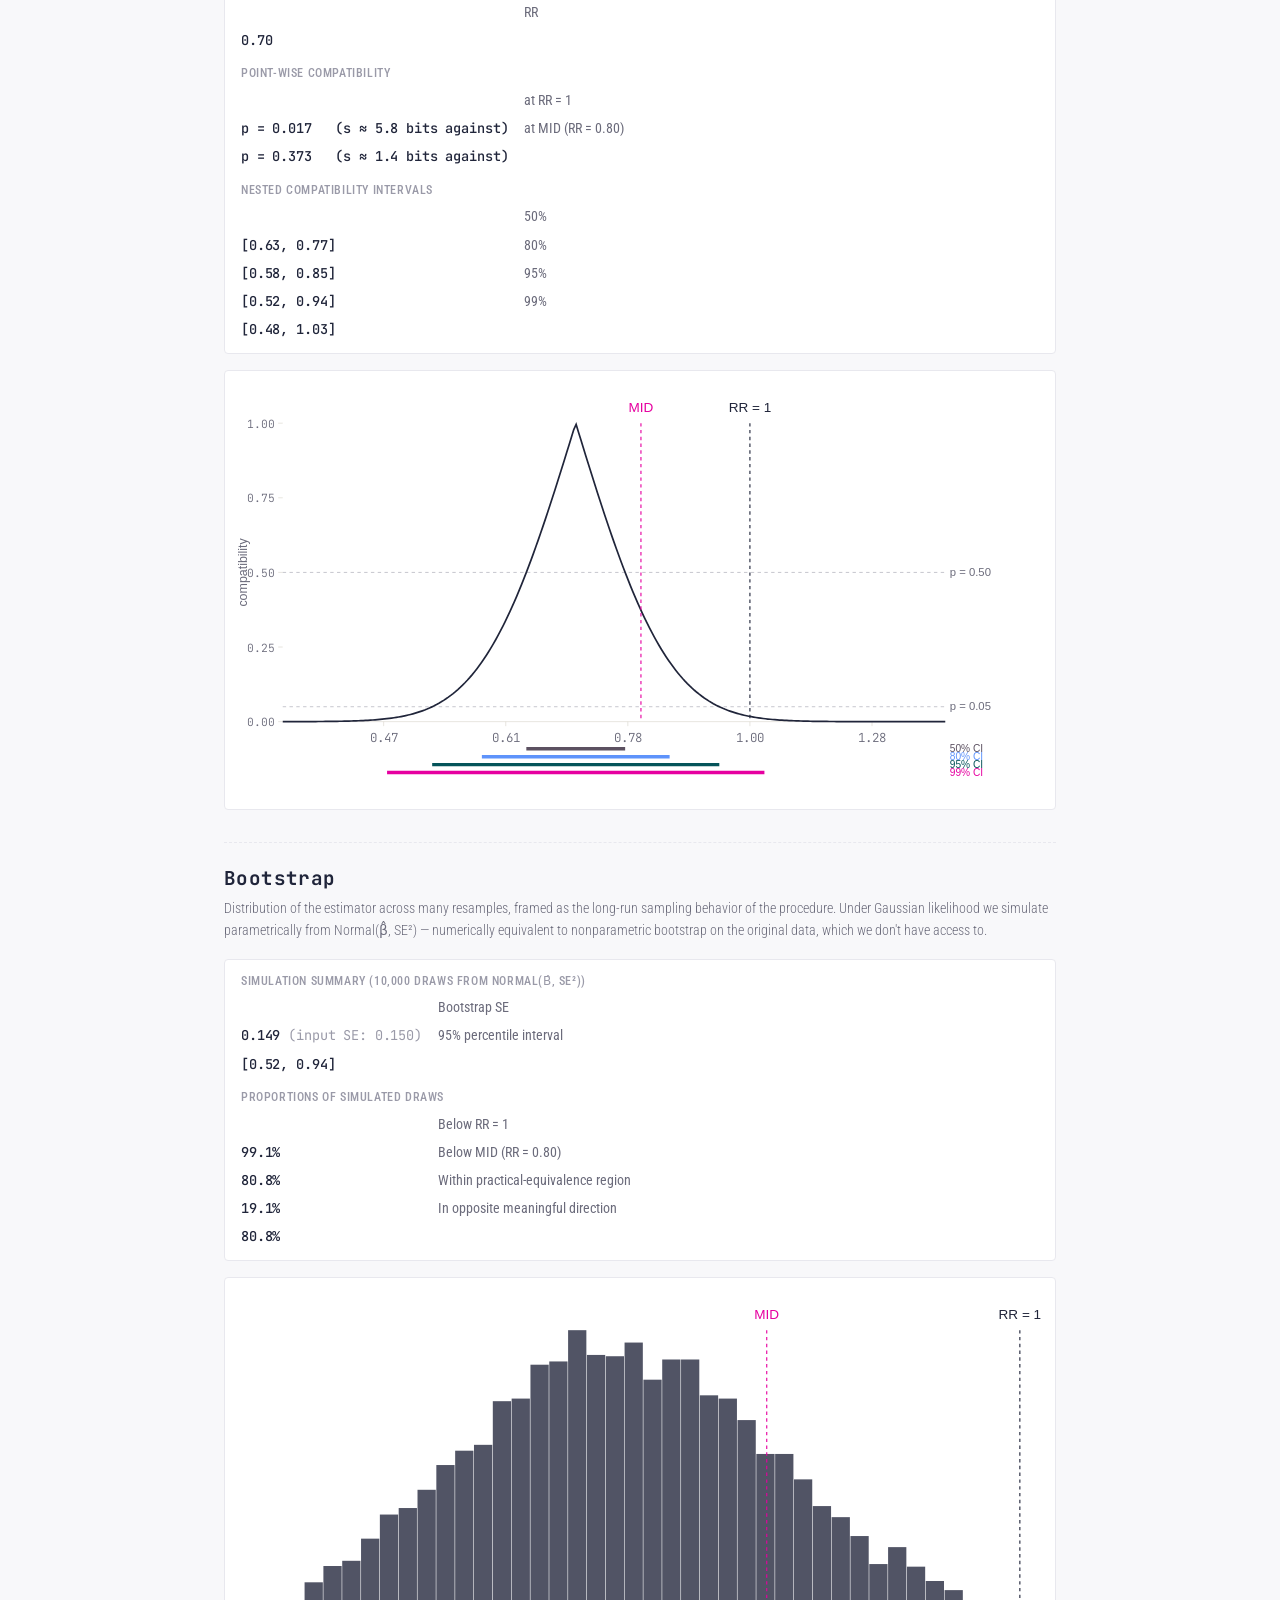
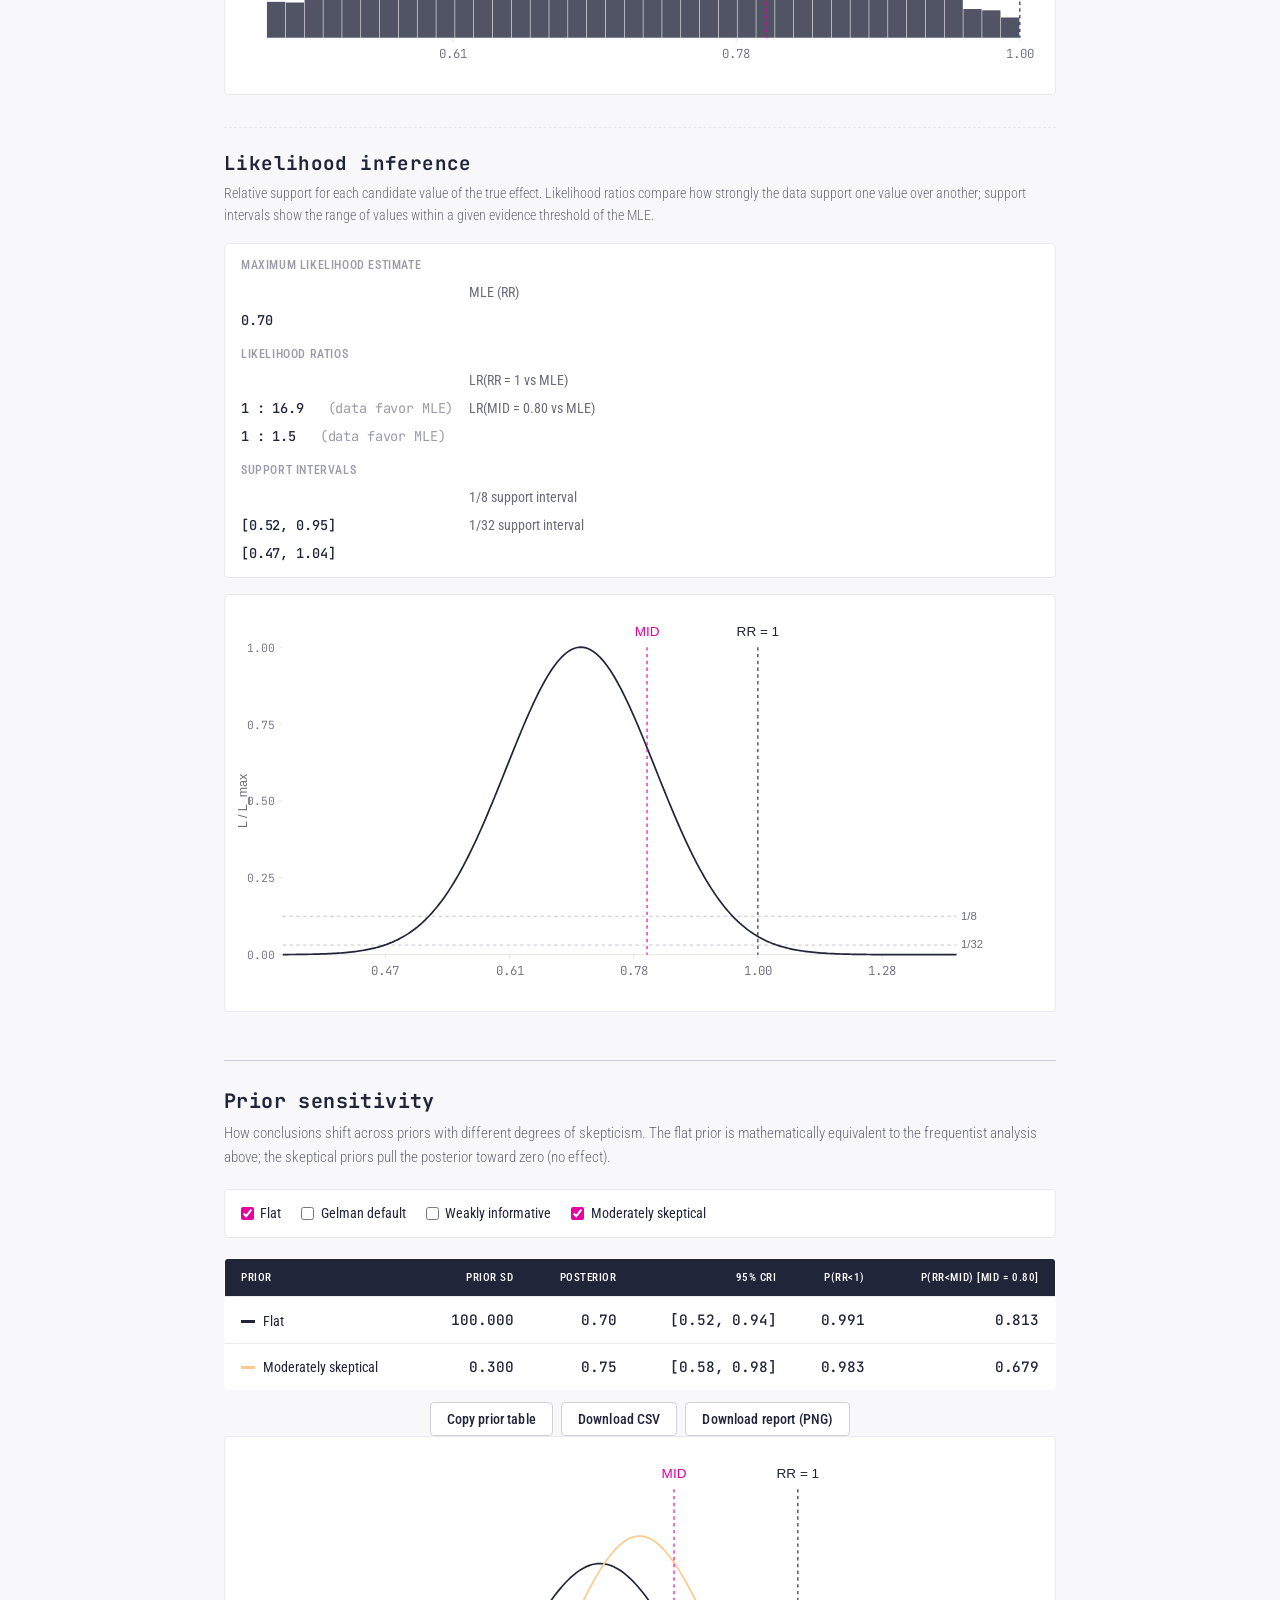
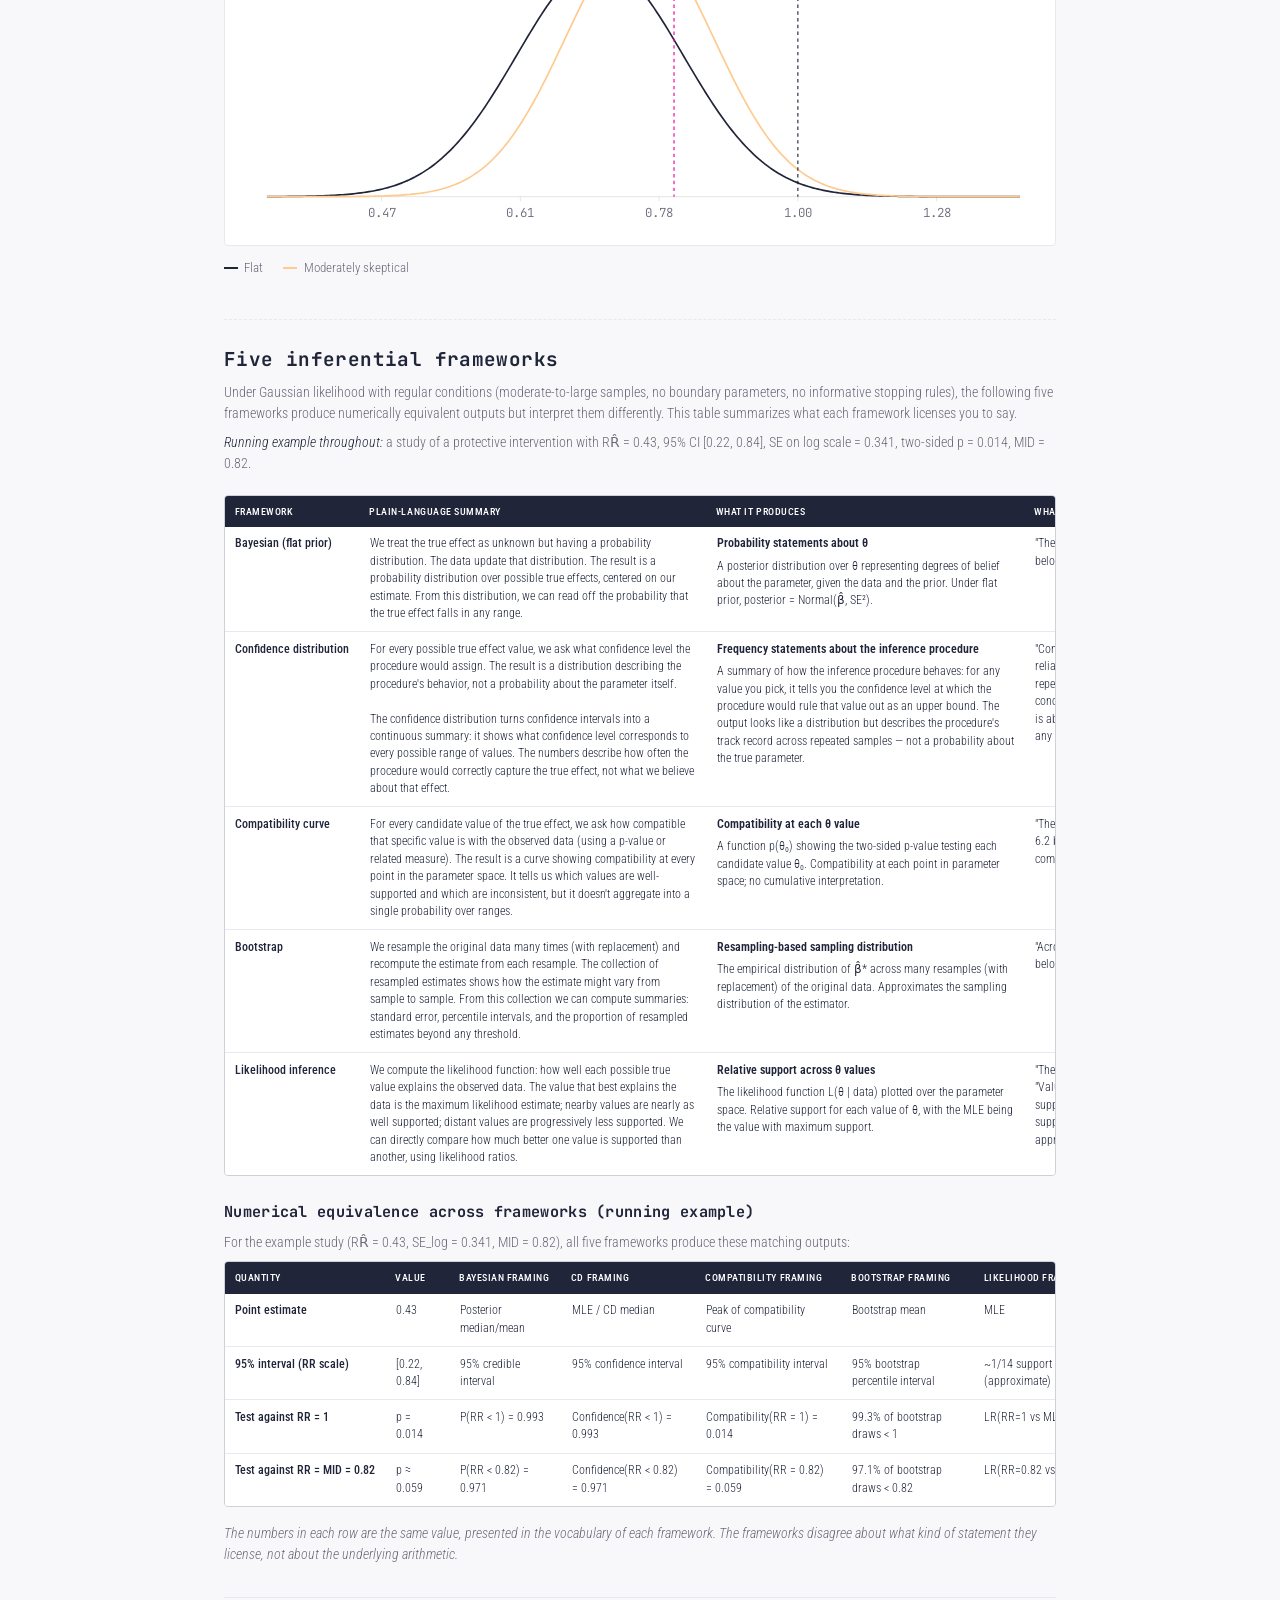
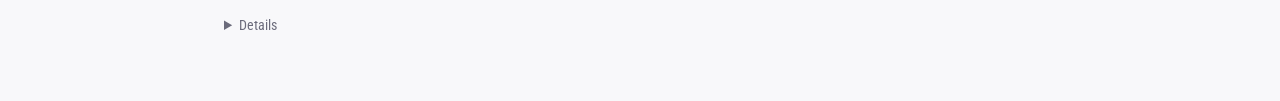
==== commit a73826f6: "Split estimate tables, add MID toggle, complete framework framings - Bayesian-core rows stay in head" ====
--- a/index.html
+++ b/index.html
@@ -50,11 +50,11 @@
         <input type="range" id="se" min="0.05" max="1" step="0.05" value="0.15">
         <input type="number" class="control-num" id="se-num" step="any" min="0" value="0.15">
       </div>
-      <div class="control-row" id="ci-row" hidden>
+      <div class="control-row" id="ci-row">
         <span class="ci-sublabel">low</span>
-        <input type="number" class="control-num ci-num" id="ci-low-num" step="any" value="0.52">
+        <input type="number" class="control-num ci-num" id="ci-low-num" step="any" value="0.52" disabled>
         <span class="ci-sublabel">high</span>
-        <input type="number" class="control-num ci-num" id="ci-high-num" step="any" value="0.94">
+        <input type="number" class="control-num ci-num" id="ci-high-num" step="any" value="0.94" disabled>
       </div>
     </div>
 
@@ -64,6 +64,7 @@
         <input type="range" id="mid" min="0.3" max="3" step="0.05" value="0.8">
         <input type="number" class="control-num" id="mid-num" step="any" min="0" value="0.8">
       </div>
+      <label class="mid-toggle-label"><input type="checkbox" id="show-mid" checked> Show MID line on plot</label>
     </div>
   </section>
 
@@ -85,7 +86,7 @@
   </div>
 
   <div class="legend">
-    <span class="legend-item"><span class="legend-swatch" style="background: #d5f4f7;"></span><span id="legend-p-zero">P(RR &lt; 1)</span></span>
+    <span class="legend-item"><span class="legend-swatch" style="background: #9fdfe6;"></span><span id="legend-p-zero">P(RR &lt; 1)</span></span>
     <span class="legend-item"><span class="legend-swatch" style="background: #05545a;"></span><span id="legend-p-mid">P(RR &lt; MID)</span></span>
     <span class="legend-item"><span class="legend-line" style="border-top-color: #20253a;"></span><span id="legend-zero-line">RR = 1</span></span>
     <span class="legend-item"><span class="legend-line" style="border-top-color: #e600a0;"></span>MID</span>
@@ -99,6 +100,14 @@
     </div>
   </div>
 
+  <section class="alt-framings-section">
+    <table class="estimate-table alt-framings-table">
+      <caption>Alternative framings <span class="alt-framings-caption-sub">— same threshold questions in four framework vocabularies</span></caption>
+      <thead><tr><th>Metric</th><th>Value</th></tr></thead>
+      <tbody id="alt-framings-body"></tbody>
+    </table>
+  </section>
+
   <section class="confidence-section">
     <h2 class="confidence-heading">Confidence distribution</h2>
     <p class="confidence-blurb">The same information shown above, framed as confidence statements rather than posterior probabilities. Under Gaussian likelihood with no prior assumptions, the two framings yield identical numbers — see "Note on equivalence" in the Details panel.</p>
@@ -112,6 +121,33 @@
       <svg id="confidence-curve-plot" xmlns="http://www.w3.org/2000/svg" viewBox="0 0 720 340" role="img" aria-label="Confidence curve c(θ)"></svg>
     </div>
     <p class="plot-caption">Confidence curve c(θ) = 2·min(H(θ), 1−H(θ)). Equivalent to a p-value function for testing H<sub>0</sub>: θ = value. Horizontal slice at c = 0.05 gives the 95% CI; c = 0.50 gives the 50% CI.</p>
+  </section>
+
+  <section class="framework-section" id="compat-section">
+    <h2 class="framework-heading">Compatibility curve</h2>
+    <p class="framework-blurb">Point-wise compatibility (two-sided p-values) at each candidate value of the true effect, plus nested compatibility intervals at standard levels. Compatibility framing does not aggregate into cumulative probabilities — read it as "which values are consistent with the data, and at what level of consistency."</p>
+    <dl class="framework-readouts" id="compat-readouts"></dl>
+    <div class="plot-container">
+      <svg id="compat-plot" xmlns="http://www.w3.org/2000/svg" viewBox="0 0 720 360" role="img" aria-label="Compatibility curve with nested CI bands"></svg>
+    </div>
+  </section>
+
+  <section class="framework-section" id="bootstrap-section">
+    <h2 class="framework-heading">Bootstrap</h2>
+    <p class="framework-blurb">Distribution of the estimator across many resamples, framed as the long-run sampling behavior of the procedure. Under Gaussian likelihood we simulate parametrically from Normal(β̂, SE²) — numerically equivalent to nonparametric bootstrap on the original data, which we don't have access to.</p>
+    <dl class="framework-readouts" id="bootstrap-readouts"></dl>
+    <div class="plot-container">
+      <svg id="bootstrap-plot" xmlns="http://www.w3.org/2000/svg" viewBox="0 0 720 340" role="img" aria-label="Bootstrap histogram of 10,000 simulated draws"></svg>
+    </div>
+  </section>
+
+  <section class="framework-section" id="likelihood-section">
+    <h2 class="framework-heading">Likelihood inference</h2>
+    <p class="framework-blurb">Relative support for each candidate value of the true effect. Likelihood ratios compare how strongly the data support one value over another; support intervals show the range of values within a given evidence threshold of the MLE.</p>
+    <dl class="framework-readouts" id="likelihood-readouts"></dl>
+    <div class="plot-container">
+      <svg id="likelihood-plot" xmlns="http://www.w3.org/2000/svg" viewBox="0 0 720 340" role="img" aria-label="Likelihood function with 1/8 and 1/32 support references"></svg>
+    </div>
   </section>
 
   <section class="prior-section">
@@ -167,44 +203,38 @@
             <th>Plain-language summary</th>
             <th>What it produces</th>
             <th>What you can correctly say</th>
-            <th>What you can't say</th>
           </tr>
         </thead>
         <tbody>
           <tr>
             <th scope="row">Bayesian (flat prior)</th>
-            <td>We treat the true effect as unknown but having a probability distribution. The data update that distribution. With a flat starting belief (any value is initially equally likely), the result is a probability distribution over possible true effects, centered on our estimate. From this distribution, we can read off the probability that the true effect falls in any range.</td>
-            <td>A posterior distribution over θ representing degrees of belief about the parameter, given the data and the prior. Under flat prior, posterior = Normal(β̂, SE²).</td>
-            <td>"There is a 99.3% posterior probability that the true RR is below 1." "The 95% credible interval is [0.22, 0.84]." "The posterior mean is 0.43."</td>
-            <td>Don't claim this is purely "what the data say" — the flat prior is a substantive assumption that all parameter values are equally plausible a priori. Don't claim the posterior incorporates external knowledge unless you've used an informative prior.</td>
+            <td>We treat the true effect as unknown but having a probability distribution. The data update that distribution. The result is a probability distribution over possible true effects, centered on our estimate. From this distribution, we can read off the probability that the true effect falls in any range.</td>
+            <td><span class="framework-cell-header">Probability statements about θ</span>A posterior distribution over θ representing degrees of belief about the parameter, given the data and the prior. Under flat prior, posterior = Normal(β̂, SE²).</td>
+            <td>"There is a 99.3% posterior probability that the true RR is below 1."</td>
           </tr>
           <tr>
             <th scope="row">Confidence distribution</th>
-            <td>We construct a distribution-valued object that summarizes how the inference procedure behaves. Reading off this object tells us at what confidence level any range of values would have been asserted by the procedure. This is a statement about the procedure's long-run behavior, not a Bayesian belief about the parameter.</td>
-            <td>A distribution-valued frequentist object H(θ) whose value at θ₀ gives the confidence that θ &lt; θ₀. Frequency property of the inference procedure.</td>
-            <td>"Confidence that RR &lt; 1 is 99.3%." Interpretation: across the class of inference procedures generated by this CD, 99.3% confidence intervals at the appropriate one-sided level would have their full range below 1 when this is the true configuration. "The 95% confidence interval is [0.22, 0.84]."</td>
-            <td>Don't claim this is a Bayesian probability statement about RR. Don't import Bayesian language ("probable," "credible") — strictly, this is a frequency claim about the procedure, not a belief about the parameter.</td>
+            <td>For every possible true effect value, we ask what confidence level the procedure would assign. The result is a distribution describing the procedure's behavior, not a probability about the parameter itself.<br><br>The confidence distribution turns confidence intervals into a continuous summary: it shows what confidence level corresponds to every possible range of values. The numbers describe how often the procedure would correctly capture the true effect, not what we believe about that effect.</td>
+            <td><span class="framework-cell-header">Frequency statements about the inference procedure</span>A summary of how the inference procedure behaves: for any value you pick, it tells you the confidence level at which the procedure would rule that value out as an upper bound. The output looks like a distribution but describes the procedure's track record across repeated samples — not a probability about the true parameter.</td>
+            <td>"Confidence that RR &lt; 1 is 99.3%." This describes how reliable the procedure is at ruling out RR ≥ 1 — across repeated applications, the procedure would correctly conclude RR &lt; 1 at the 99.3% confidence level. The number is about the procedure's track record, not the probability of any specific value.</td>
           </tr>
           <tr>
             <th scope="row">Compatibility curve</th>
             <td>For every candidate value of the true effect, we ask how compatible that specific value is with the observed data (using a p-value or related measure). The result is a curve showing compatibility at every point in the parameter space. It tells us which values are well-supported and which are inconsistent, but it doesn't aggregate into a single probability over ranges.</td>
-            <td>A function p(θ₀) showing the two-sided p-value testing each candidate value θ₀. Compatibility at each point in parameter space; no cumulative interpretation.</td>
-            <td>"The compatibility of RR = 1 with the data is p = 0.014 (s ≈ 6.2 bits against this null)." "The 95% compatibility interval is [0.22, 0.84]." "RR values outside [0.22, 0.84] are inconsistent with the data at the 5% compatibility level." "RR = 0.43 is the value most compatible with the data."</td>
-            <td>Don't claim cumulative probabilities like "P(RR &lt; 1)." Don't compute or report area under the curve as if it were a probability mass. The framework is about compatibility at individual values, not over ranges.</td>
+            <td><span class="framework-cell-header">Compatibility at each θ value</span>A function p(θ₀) showing the two-sided p-value testing each candidate value θ₀. Compatibility at each point in parameter space; no cumulative interpretation.</td>
+            <td>"The compatibility of RR = 1 with the data is p = 0.014 (s ≈ 6.2 bits against this null)." "RR = 0.43 is the value most compatible with the data."</td>
           </tr>
           <tr>
             <th scope="row">Bootstrap</th>
             <td>We resample the original data many times (with replacement) and recompute the estimate from each resample. The collection of resampled estimates shows how the estimate might vary from sample to sample. From this collection we can compute summaries: standard error, percentile intervals, and the proportion of resampled estimates beyond any threshold.</td>
-            <td>The empirical distribution of β̂* across many resamples (with replacement) of the original data. Approximates the sampling distribution of the estimator.</td>
-            <td>"Across 10,000 bootstrap resamples, 99.3% had estimates below 1." "The 95% bootstrap percentile interval is [0.22, 0.84]." "The bootstrap standard error of RR̂ is 0.34 (on the log scale)."</td>
-            <td>Don't claim the bootstrap distribution is the posterior over θ — it's the sampling distribution of the estimator. Don't claim bootstrap percentiles are Bayesian probability statements about the parameter. Don't use bootstrap when the estimator is non-smooth, near a boundary, or for small samples without specific bootstrap corrections.</td>
+            <td><span class="framework-cell-header">Resampling-based sampling distribution</span>The empirical distribution of β̂* across many resamples (with replacement) of the original data. Approximates the sampling distribution of the estimator.</td>
+            <td>"Across 10,000 bootstrap resamples, 99.3% had estimates below 1."</td>
           </tr>
           <tr>
             <th scope="row">Likelihood inference</th>
             <td>We compute the likelihood function: how well each possible true value explains the observed data. The value that best explains the data is the maximum likelihood estimate; nearby values are nearly as well supported; distant values are progressively less supported. We can directly compare how much better one value is supported than another, using likelihood ratios.</td>
-            <td>The likelihood function L(θ | data) plotted over the parameter space. Relative support for each value of θ, with the MLE being the value with maximum support.</td>
+            <td><span class="framework-cell-header">Relative support across θ values</span>The likelihood function L(θ | data) plotted over the parameter space. Relative support for each value of θ, with the MLE being the value with maximum support.</td>
             <td>"The data most strongly support RR = 0.43 (the MLE)." "Values of RR outside [0.22, 0.84] are at least 8 times less supported than the MLE (1/8 support interval)." "The data support RR = 0.43 over RR = 1 by a likelihood ratio of approximately 21:1."</td>
-            <td>Don't claim posterior probabilities — likelihood inference doesn't normalize the likelihood into a probability distribution. Don't claim confidence or compatibility statements without invoking sampling-distribution machinery. Don't treat the integral over the likelihood as a probability.</td>
           </tr>
         </tbody>
       </table>
--- a/css/styles.css
+++ b/css/styles.css
@@ -5,7 +5,7 @@
   --ea-ink: #20253a;
   --ea-magenta: #e600a0;
   --ea-kale: #05545a;
-  --ea-blue: #d5f4f7;
+  --ea-blue: #9fdfe6;
   --ea-light-blue: #ecfafb;
   --ea-cool-gray: #f8f8fa;
   --ea-green: #5dd9b3;
@@ -384,11 +384,36 @@
   border-top-width: 1.5px;
   border-top-style: dashed;
 }
+.alt-framings-section {
+  margin: 1.5rem 0 2rem;
+}
+.alt-framings-caption-sub {
+  font-family: var(--font-body);
+  font-weight: 300;
+  font-style: italic;
+  font-size: 0.85rem;
+  color: var(--ink-muted);
+  letter-spacing: normal;
+  margin-left: 0.25em;
+}
 .axis-toggle-row {
   display: flex;
   align-items: center;
   gap: 0.75rem;
   margin: 0.25rem 0 1.5rem;
+}
+.mid-toggle-label {
+  display: flex;
+  align-items: center;
+  gap: 0.4rem;
+  font-family: var(--font-body);
+  font-size: 0.85rem;
+  color: var(--ink-muted);
+  cursor: pointer;
+  margin-top: 0.35rem;
+}
+.mid-toggle-label input[type="checkbox"] {
+  cursor: pointer;
 }
 .axis-toggle-label {
   font-family: var(--font-body);
@@ -517,6 +542,12 @@
   font-style: italic;
   color: var(--ink-muted);
 }
+.framework-cell-header {
+  display: block;
+  margin-bottom: 0.4em;
+  font-weight: 600;
+  color: var(--ink);
+}
 .frameworks-note {
   margin: 0.5rem 0 0;
   font-family: var(--font-body);
@@ -525,6 +556,64 @@
   font-size: 0.85rem;
   line-height: 1.55;
   color: var(--ink-muted);
+}
+.framework-section {
+  margin-top: 2rem;
+  padding-top: 1.25rem;
+  border-top: 1px dashed var(--border);
+}
+.framework-heading {
+  font-family: var(--font-headline);
+  font-weight: bold;
+  font-size: 1.2rem;
+  margin: 0 0 0.25rem;
+  color: var(--ink);
+  letter-spacing: 0.02em;
+}
+.framework-blurb {
+  margin: 0 0 1rem;
+  font-family: var(--font-body);
+  font-weight: 300;
+  font-size: 0.9rem;
+  line-height: 1.55;
+  color: var(--ink-muted);
+}
+.framework-readouts {
+  display: grid;
+  grid-template-columns: max-content 1fr;
+  gap: 0.4rem 1rem;
+  margin: 0 0 1rem;
+  padding: 0.75rem 1rem;
+  background: var(--surface);
+  border: 1px solid var(--border);
+  border-radius: 4px;
+  font-size: 0.85rem;
+}
+.framework-readouts dt {
+  font-family: var(--font-body);
+  font-weight: 400;
+  color: var(--ink-muted);
+  margin: 0;
+}
+.framework-readouts dd {
+  font-family: var(--font-mono);
+  font-weight: 500;
+  color: var(--ink);
+  margin: 0;
+  letter-spacing: -0.01em;
+}
+.framework-readouts .readout-group-label {
+  grid-column: 1 / -1;
+  font-family: var(--font-body);
+  font-weight: 500;
+  font-size: 0.75rem;
+  letter-spacing: 0.05em;
+  text-transform: uppercase;
+  color: var(--ink-faint);
+  margin-top: 0.4rem;
+}
+.framework-readouts .readout-group-label:first-child {
+  margin-top: 0;
 }
 .prior-section {
   margin-top: 3rem;
